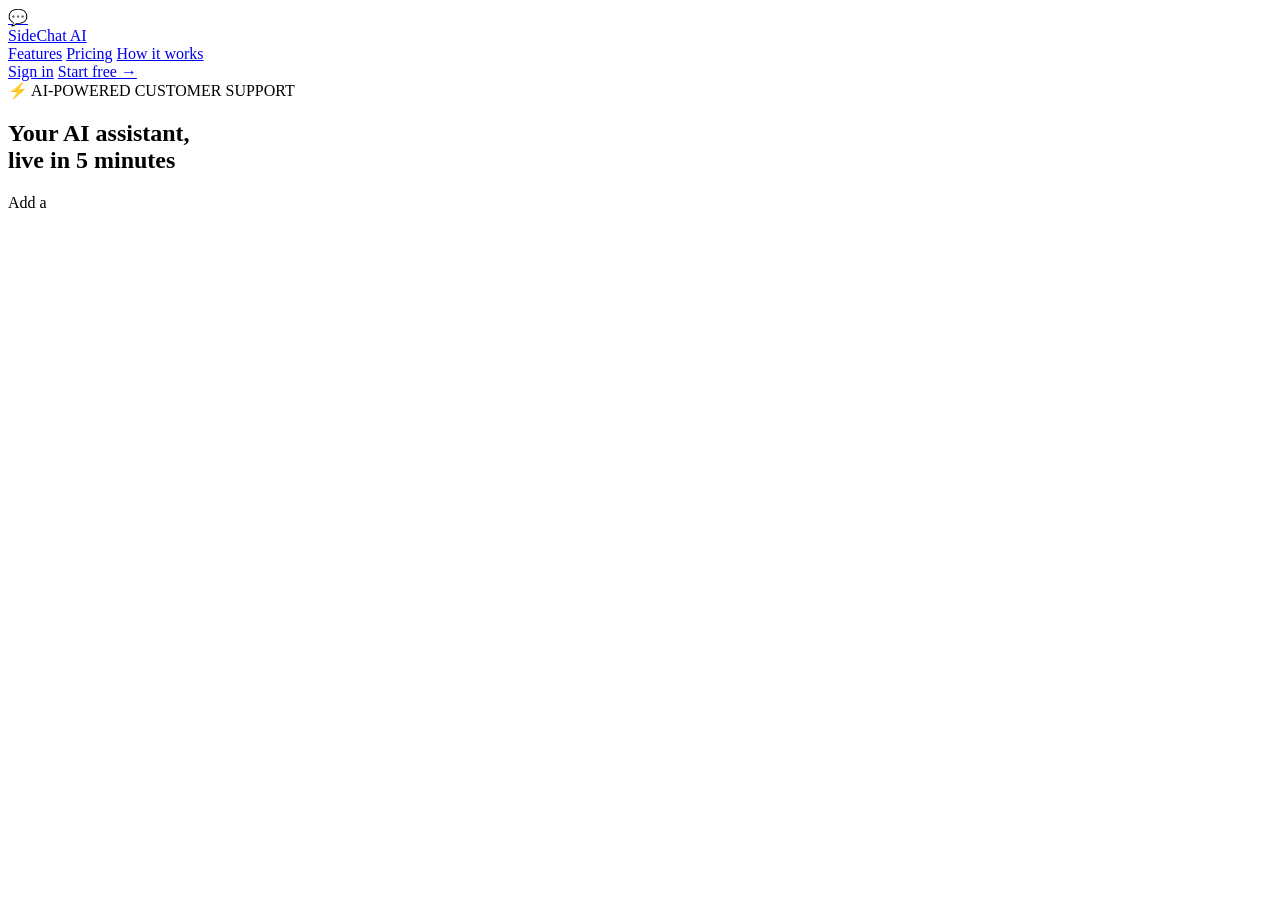
==== index.html @ 4e3e7d59 "Add files via upload" ====
<!DOCTYPE html>
<html lang="en">
  <head>
    <meta charset="UTF-8" />
    <meta name="viewport" content="width=device-width, initial-scale=1.0" />
    <title>SideChat AI — AI Customer Assistant for Every Website</title>
    <link rel="stylesheet" href="css/style.css" />
  </head>
  <body>
    <!-- NAVBAR -->
    <nav class="navbar">
      <a class="logo" href="index.html">
        <div class="logo-icon">💬</div>
        SideChat AI
      </a>
      <div class="nav-links">
        <a class="nav-link" href="#features">Features</a>
        <a class="nav-link" href="#pricing">Pricing</a>
        <a class="nav-link" href="#how">How it works</a>
      </div>
      <div class="nav-actions">
        <a class="btn btn-secondary" href="login.html">Sign in</a>
        <a class="btn btn-primary" href="register.html">Start free →</a>
      </div>
    </nav>

    <!-- HERO -->
    <section class="hero">
      <div class="badge">⚡ AI-POWERED CUSTOMER SUPPORT</div>
      <h1>Your AI assistant,<br /><span>live in 5 minutes</span></h1>
      <p>Add a</p>
    </section>
  </body>
</html>
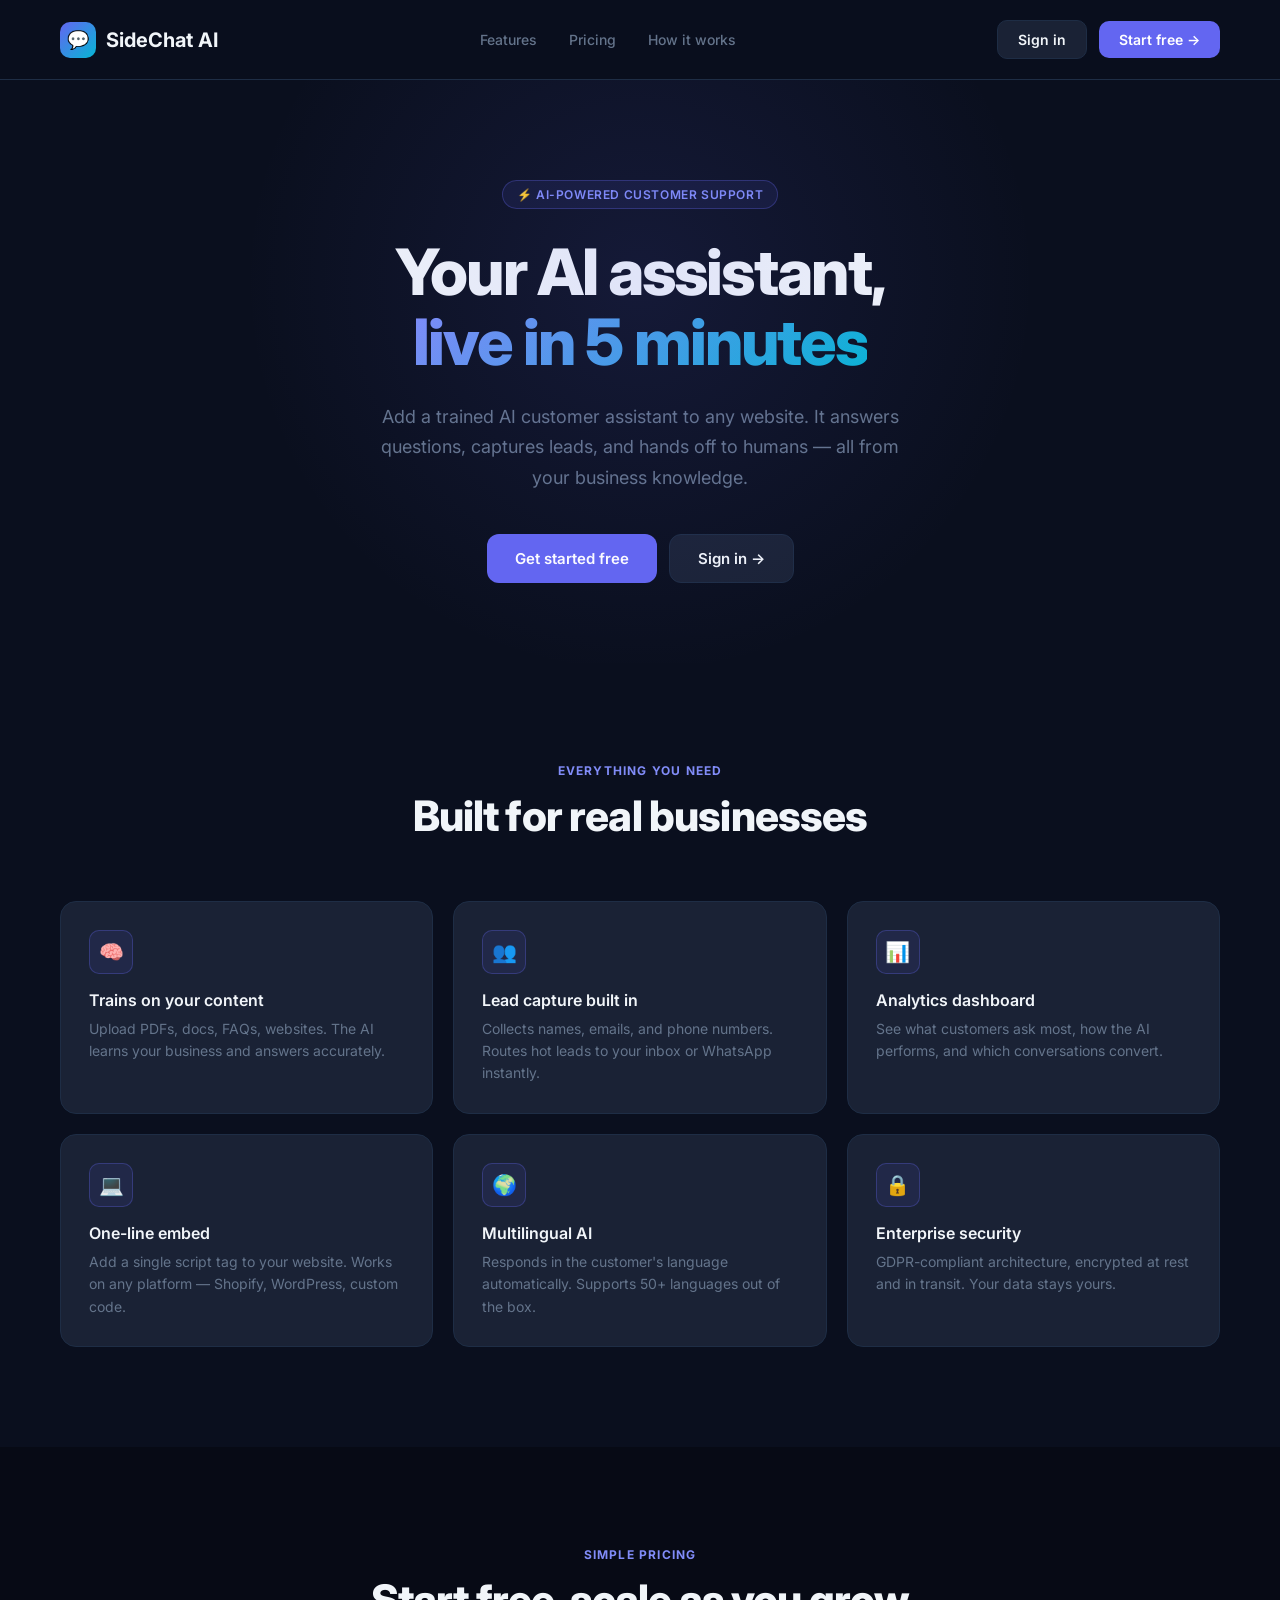
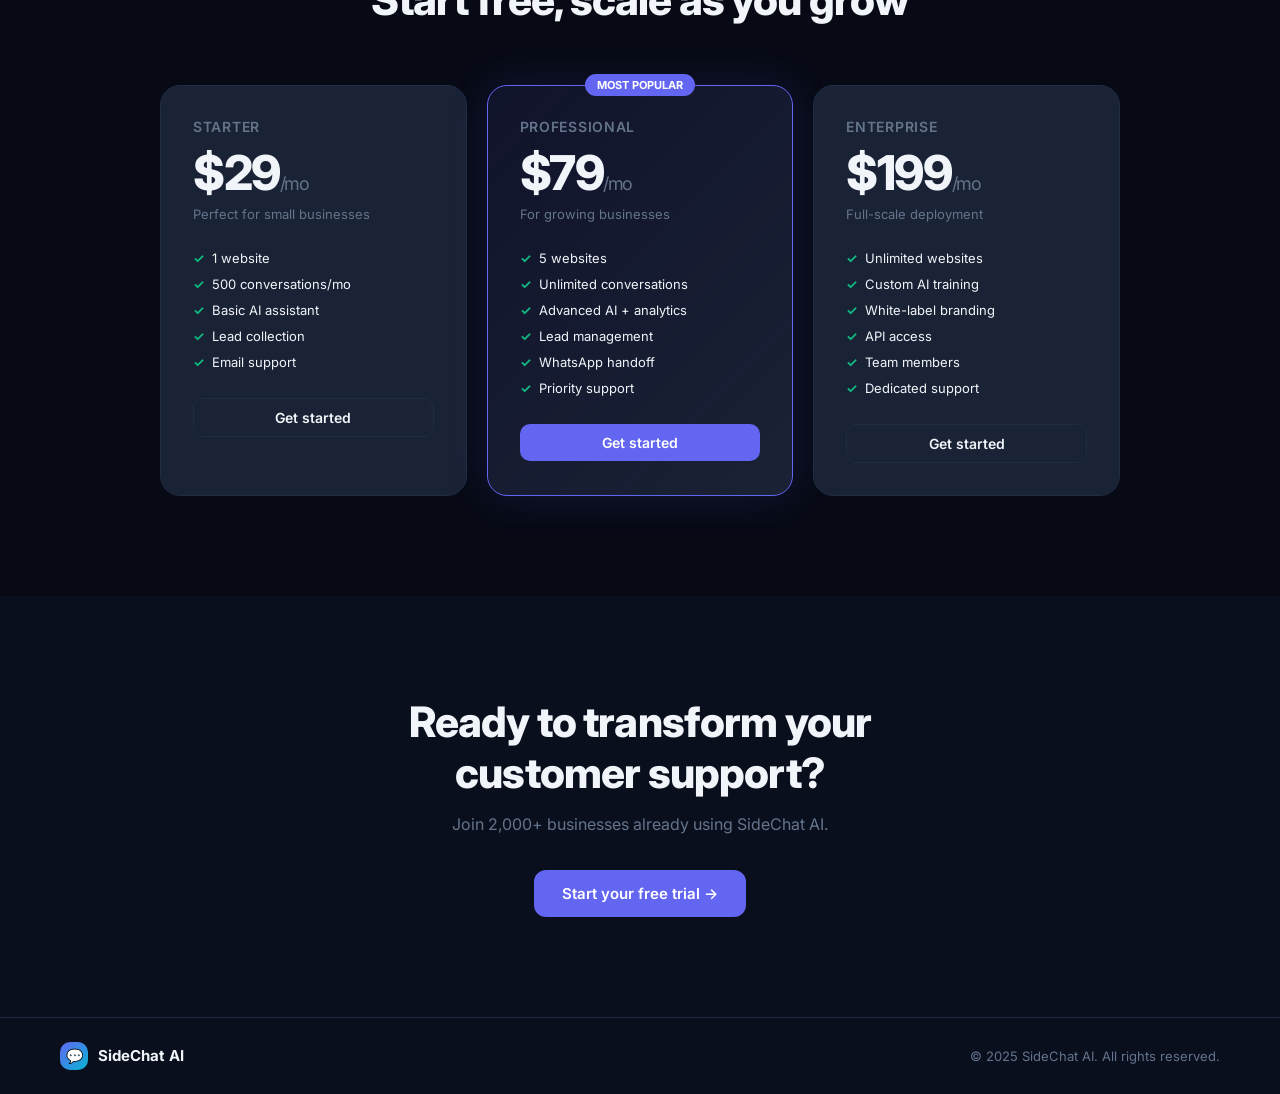
==== commit 142667f9: "Revamp index.html with styles and layout improvements Added styles and improved layout for navbar, h" ====
--- a/index.html
+++ b/index.html
@@ -1,34 +1,173 @@
 <!DOCTYPE html>
 <html lang="en">
-  <head>
-    <meta charset="UTF-8" />
-    <meta name="viewport" content="width=device-width, initial-scale=1.0" />
-    <title>SideChat AI — AI Customer Assistant for Every Website</title>
-    <link rel="stylesheet" href="css/style.css" />
-  </head>
-  <body>
-    <!-- NAVBAR -->
-    <nav class="navbar">
-      <a class="logo" href="index.html">
-        <div class="logo-icon">💬</div>
-        SideChat AI
-      </a>
-      <div class="nav-links">
-        <a class="nav-link" href="#features">Features</a>
-        <a class="nav-link" href="#pricing">Pricing</a>
-        <a class="nav-link" href="#how">How it works</a>
+<head>
+  <meta charset="UTF-8" />
+  <meta name="viewport" content="width=device-width, initial-scale=1.0"/>
+  <title>SideChat AI — AI Customer Assistant for Every Website</title>
+  <link href="https://fonts.googleapis.com/css2?family=Inter:wght@400;500;600;700;800&display=swap" rel="stylesheet">
+  <style>
+    * { margin: 0; padding: 0; box-sizing: border-box; }
+    body { font-family: 'Inter', sans-serif; background: #0A0F1E; color: #F1F5F9; min-height: 100vh; }
+    .navbar { display: flex; align-items: center; justify-content: space-between; padding: 20px 60px; border-bottom: 1px solid #1E2D45; position: sticky; top: 0; z-index: 100; background: rgba(10,15,30,0.85); backdrop-filter: blur(20px); }
+    .logo { display: flex; align-items: center; gap: 10px; font-size: 20px; font-weight: 700; text-decoration: none; color: #F1F5F9; }
+    .logo-icon { width: 36px; height: 36px; background: linear-gradient(135deg, #6366F1, #06B6D4); border-radius: 10px; display: flex; align-items: center; justify-content: center; font-size: 18px; }
+    .nav-links { display: flex; gap: 32px; }
+    .nav-link { color: #64748B; text-decoration: none; font-size: 14px; font-weight: 500; transition: color 0.2s; }
+    .nav-link:hover { color: #F1F5F9; }
+    .nav-actions { display: flex; gap: 12px; align-items: center; }
+    .btn { display: inline-flex; align-items: center; gap: 8px; padding: 10px 20px; border-radius: 10px; font-size: 14px; font-weight: 600; cursor: pointer; transition: all 0.2s; border: none; text-decoration: none; font-family: inherit; }
+    .btn-primary { background: #6366F1; color: white; }
+    .btn-primary:hover { background: #5254cc; transform: translateY(-1px); }
+    .btn-secondary { background: #1A2235; color: #F1F5F9; border: 1px solid #1E2D45; }
+    .btn-secondary:hover { border-color: #6366F1; color: #818CF8; }
+    .btn-lg { padding: 14px 28px; font-size: 15px; border-radius: 12px; }
+    .hero { padding: 100px 60px 80px; text-align: center; position: relative; overflow: hidden; }
+    .hero::before { content: ''; position: absolute; top: -200px; left: 50%; transform: translateX(-50%); width: 800px; height: 800px; background: radial-gradient(circle, rgba(99,102,241,0.12) 0%, transparent 70%); pointer-events: none; }
+    .badge { display: inline-flex; align-items: center; gap: 6px; background: rgba(99,102,241,0.1); border: 1px solid rgba(99,102,241,0.3); color: #818CF8; padding: 6px 14px; border-radius: 100px; font-size: 12px; font-weight: 600; letter-spacing: 0.05em; margin-bottom: 28px; }
+    .hero h1 { font-size: 64px; font-weight: 800; line-height: 1.1; letter-spacing: -0.03em; max-width: 800px; margin: 0 auto 24px; }
+    .hero h1 span { background: linear-gradient(135deg, #818CF8, #06B6D4); -webkit-background-clip: text; -webkit-text-fill-color: transparent; background-clip: text; }
+    .hero p { font-size: 18px; color: #64748B; max-width: 560px; margin: 0 auto 40px; line-height: 1.7; }
+    .hero-actions { display: flex; gap: 12px; justify-content: center; }
+    .features { padding: 100px 60px; }
+    .section-label { font-size: 12px; font-weight: 700; letter-spacing: 0.1em; color: #818CF8; text-transform: uppercase; margin-bottom: 12px; text-align: center; }
+    .section-title { font-size: 42px; font-weight: 800; letter-spacing: -0.02em; margin-bottom: 16px; text-align: center; }
+    .features-grid { display: grid; grid-template-columns: repeat(3, 1fr); gap: 20px; margin-top: 60px; }
+    .feature-card { background: #1A2235; border: 1px solid #1E2D45; border-radius: 16px; padding: 28px; transition: all 0.3s; }
+    .feature-card:hover { border-color: rgba(99,102,241,0.4); transform: translateY(-2px); }
+    .feature-icon { width: 44px; height: 44px; background: rgba(99,102,241,0.1); border: 1px solid rgba(99,102,241,0.3); border-radius: 10px; display: flex; align-items: center; justify-content: center; margin-bottom: 16px; font-size: 20px; }
+    .feature-card h3 { font-size: 16px; font-weight: 600; margin-bottom: 8px; }
+    .feature-card p { font-size: 14px; color: #64748B; line-height: 1.6; }
+    .pricing { padding: 100px 60px; background: rgba(0,0,0,0.3); }
+    .pricing-grid { display: grid; grid-template-columns: repeat(3, 1fr); gap: 20px; margin-top: 60px; max-width: 960px; margin-left: auto; margin-right: auto; }
+    .pricing-card { background: #1A2235; border: 1px solid #1E2D45; border-radius: 20px; padding: 32px; position: relative; }
+    .pricing-card.featured { border-color: #6366F1; background: linear-gradient(135deg, rgba(99,102,241,0.1), #1A2235); box-shadow: 0 0 40px rgba(99,102,241,0.15); }
+    .pricing-badge { position: absolute; top: -12px; left: 50%; transform: translateX(-50%); background: #6366F1; color: white; font-size: 11px; font-weight: 700; padding: 4px 12px; border-radius: 100px; white-space: nowrap; }
+    .plan-name { font-size: 14px; font-weight: 600; color: #64748B; margin-bottom: 8px; text-transform: uppercase; letter-spacing: 0.05em; }
+    .plan-price { font-size: 48px; font-weight: 800; letter-spacing: -0.03em; margin-bottom: 4px; }
+    .plan-price span { font-size: 18px; font-weight: 400; color: #64748B; }
+    .plan-desc { font-size: 13px; color: #64748B; margin-bottom: 28px; }
+    .plan-features { list-style: none; display: flex; flex-direction: column; gap: 10px; margin-bottom: 28px; }
+    .plan-features li { display: flex; align-items: center; gap: 8px; font-size: 13px; }
+    .plan-features li::before { content: '✓'; color: #10B981; font-weight: 700; }
+    .cta { padding: 100px 60px; text-align: center; }
+    footer { padding: 24px 60px; border-top: 1px solid #1E2D45; display: flex; justify-content: space-between; align-items: center; color: #64748B; font-size: 13px; }
+    @media (max-width: 768px) {
+      .navbar { padding: 16px 20px; }
+      .nav-links { display: none; }
+      .hero { padding: 60px 20px 50px; }
+      .hero h1 { font-size: 36px; }
+      .features { padding: 60px 20px; }
+      .features-grid { grid-template-columns: 1fr; }
+      .pricing { padding: 60px 20px; }
+      .pricing-grid { grid-template-columns: 1fr; }
+      .cta { padding: 60px 20px; }
+      footer { padding: 20px; flex-direction: column; gap: 8px; text-align: center; }
+    }
+  </style>
+</head>
+<body>
+
+  <nav class="navbar">
+    <a class="logo" href="index.html">
+      <div class="logo-icon">💬</div>
+      SideChat AI
+    </a>
+    <div class="nav-links">
+      <a class="nav-link" href="#features">Features</a>
+      <a class="nav-link" href="#pricing">Pricing</a>
+      <a class="nav-link" href="#how">How it works</a>
+    </div>
+    <div class="nav-actions">
+      <a class="btn btn-secondary" href="login.html">Sign in</a>
+      <a class="btn btn-primary" href="register.html">Start free →</a>
+    </div>
+  </nav>
+
+  <section class="hero">
+    <div class="badge">⚡ AI-POWERED CUSTOMER SUPPORT</div>
+    <h1>Your AI assistant,<br /><span>live in 5 minutes</span></h1>
+    <p>Add a trained AI customer assistant to any website. It answers questions, captures leads, and hands off to humans — all from your business knowledge.</p>
+    <div class="hero-actions">
+      <a class="btn btn-primary btn-lg" href="register.html">Get started free</a>
+      <a class="btn btn-secondary btn-lg" href="login.html">Sign in →</a>
+    </div>
+  </section>
+
+  <section class="features" id="features">
+    <div class="section-label">Everything you need</div>
+    <div class="section-title">Built for real businesses</div>
+    <div class="features-grid">
+      <div class="feature-card"><div class="feature-icon">🧠</div><h3>Trains on your content</h3><p>Upload PDFs, docs, FAQs, websites. The AI learns your business and answers accurately.</p></div>
+      <div class="feature-card"><div class="feature-icon">👥</div><h3>Lead capture built in</h3><p>Collects names, emails, and phone numbers. Routes hot leads to your inbox or WhatsApp instantly.</p></div>
+      <div class="feature-card"><div class="feature-icon">📊</div><h3>Analytics dashboard</h3><p>See what customers ask most, how the AI performs, and which conversations convert.</p></div>
+      <div class="feature-card"><div class="feature-icon">💻</div><h3>One-line embed</h3><p>Add a single script tag to your website. Works on any platform — Shopify, WordPress, custom code.</p></div>
+      <div class="feature-card"><div class="feature-icon">🌍</div><h3>Multilingual AI</h3><p>Responds in the customer's language automatically. Supports 50+ languages out of the box.</p></div>
+      <div class="feature-card"><div class="feature-icon">🔒</div><h3>Enterprise security</h3><p>GDPR-compliant architecture, encrypted at rest and in transit. Your data stays yours.</p></div>
+    </div>
+  </section>
+
+  <section class="pricing" id="pricing">
+    <div class="section-label">Simple pricing</div>
+    <div class="section-title">Start free, scale as you grow</div>
+    <div class="pricing-grid">
+      <div class="pricing-card">
+        <div class="plan-name">Starter</div>
+        <div class="plan-price">$29<span>/mo</span></div>
+        <div class="plan-desc">Perfect for small businesses</div>
+        <ul class="plan-features">
+          <li>1 website</li>
+          <li>500 conversations/mo</li>
+          <li>Basic AI assistant</li>
+          <li>Lead collection</li>
+          <li>Email support</li>
+        </ul>
+        <a class="btn btn-secondary" href="register.html" style="width:100%;justify-content:center;">Get started</a>
       </div>
-      <div class="nav-actions">
-        <a class="btn btn-secondary" href="login.html">Sign in</a>
-        <a class="btn btn-primary" href="register.html">Start free →</a>
+      <div class="pricing-card featured">
+        <div class="pricing-badge">MOST POPULAR</div>
+        <div class="plan-name">Professional</div>
+        <div class="plan-price">$79<span>/mo</span></div>
+        <div class="plan-desc">For growing businesses</div>
+        <ul class="plan-features">
+          <li>5 websites</li>
+          <li>Unlimited conversations</li>
+          <li>Advanced AI + analytics</li>
+          <li>Lead management</li>
+          <li>WhatsApp handoff</li>
+          <li>Priority support</li>
+        </ul>
+        <a class="btn btn-primary" href="register.html" style="width:100%;justify-content:center;">Get started</a>
       </div>
-    </nav>
+      <div class="pricing-card">
+        <div class="plan-name">Enterprise</div>
+        <div class="plan-price">$199<span>/mo</span></div>
+        <div class="plan-desc">Full-scale deployment</div>
+        <ul class="plan-features">
+          <li>Unlimited websites</li>
+          <li>Custom AI training</li>
+          <li>White-label branding</li>
+          <li>API access</li>
+          <li>Team members</li>
+          <li>Dedicated support</li>
+        </ul>
+        <a class="btn btn-secondary" href="register.html" style="width:100%;justify-content:center;">Get started</a>
+      </div>
+    </div>
+  </section>
 
-    <!-- HERO -->
-    <section class="hero">
-      <div class="badge">⚡ AI-POWERED CUSTOMER SUPPORT</div>
-      <h1>Your AI assistant,<br /><span>live in 5 minutes</span></h1>
-      <p>Add a</p>
-    </section>
-  </body>
+  <section class="cta">
+    <h2 style="font-size:42px;font-weight:800;letter-spacing:-0.02em;margin-bottom:16px;">Ready to transform your<br/>customer support?</h2>
+    <p style="color:#64748B;font-size:16px;margin-bottom:36px;">Join 2,000+ businesses already using SideChat AI.</p>
+    <a class="btn btn-primary btn-lg" href="register.html">Start your free trial →</a>
+  </section>
+
+  <footer>
+    <div class="logo" style="font-size:15px;">
+      <div class="logo-icon" style="width:28px;height:28px;font-size:14px;">💬</div>
+      SideChat AI
+    </div>
+    <div>© 2025 SideChat AI. All rights reserved.</div>
+  </footer>
+
+</body>
 </html>
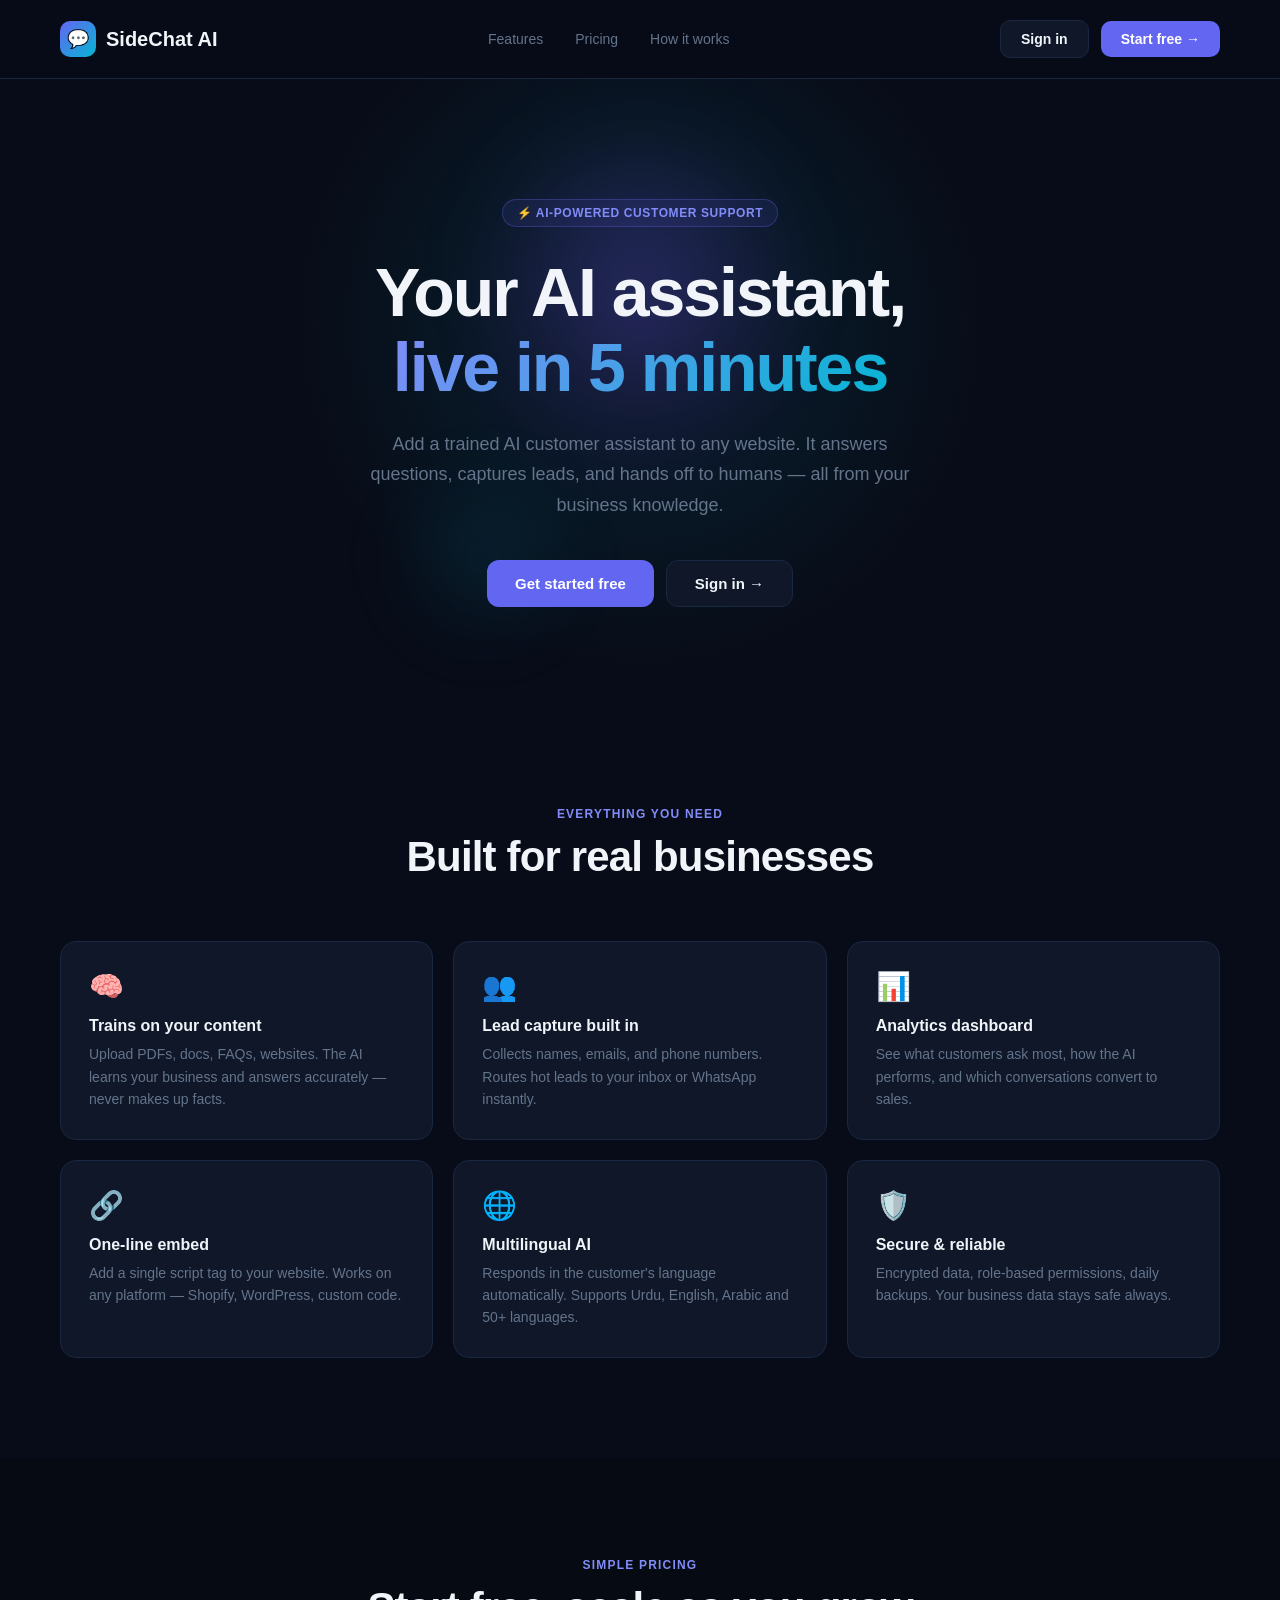
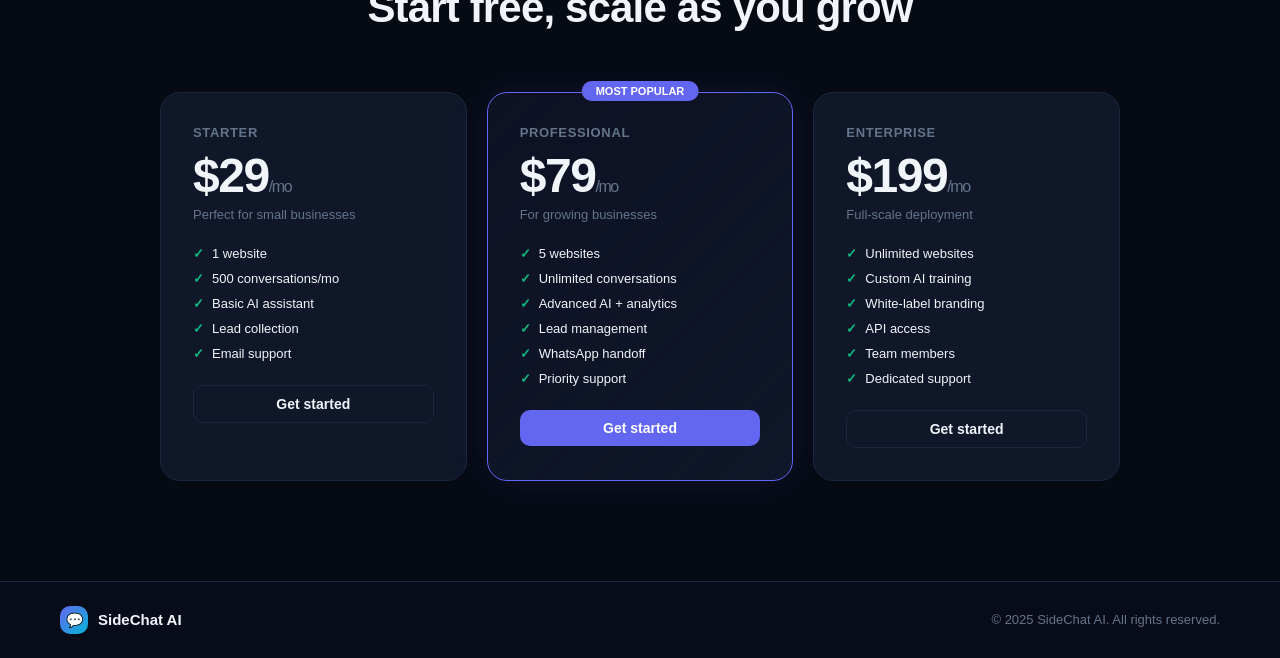
==== commit 757d252d: "Refactor index.html for improved layout and styles Updated the HTML structure and styles for the Sid" ====
--- a/index.html
+++ b/index.html
@@ -4,69 +4,87 @@
   <meta charset="UTF-8" />
   <meta name="viewport" content="width=device-width, initial-scale=1.0"/>
   <title>SideChat AI — AI Customer Assistant for Every Website</title>
-  <link href="https://fonts.googleapis.com/css2?family=Inter:wght@400;500;600;700;800&display=swap" rel="stylesheet">
+  <link rel="stylesheet" href="css/style.css" />
   <style>
     * { margin: 0; padding: 0; box-sizing: border-box; }
-    body { font-family: 'Inter', sans-serif; background: #0A0F1E; color: #F1F5F9; min-height: 100vh; }
-    .navbar { display: flex; align-items: center; justify-content: space-between; padding: 20px 60px; border-bottom: 1px solid #1E2D45; position: sticky; top: 0; z-index: 100; background: rgba(10,15,30,0.85); backdrop-filter: blur(20px); }
+    body { background: #080C18; color: #F1F5F9; font-family: sans-serif; }
+
+    /* NAVBAR */
+    .navbar { display: flex; align-items: center; justify-content: space-between; padding: 20px 60px; border-bottom: 1px solid #1a2740; position: sticky; top: 0; z-index: 100; background: rgba(8,12,24,0.85); backdrop-filter: blur(20px); }
     .logo { display: flex; align-items: center; gap: 10px; font-size: 20px; font-weight: 700; text-decoration: none; color: #F1F5F9; }
     .logo-icon { width: 36px; height: 36px; background: linear-gradient(135deg, #6366F1, #06B6D4); border-radius: 10px; display: flex; align-items: center; justify-content: center; font-size: 18px; }
     .nav-links { display: flex; gap: 32px; }
     .nav-link { color: #64748B; text-decoration: none; font-size: 14px; font-weight: 500; transition: color 0.2s; }
     .nav-link:hover { color: #F1F5F9; }
     .nav-actions { display: flex; gap: 12px; align-items: center; }
-    .btn { display: inline-flex; align-items: center; gap: 8px; padding: 10px 20px; border-radius: 10px; font-size: 14px; font-weight: 600; cursor: pointer; transition: all 0.2s; border: none; text-decoration: none; font-family: inherit; }
+    .btn { display: inline-flex; align-items: center; gap: 8px; padding: 10px 20px; border-radius: 10px; font-size: 14px; font-weight: 600; cursor: pointer; transition: all 0.2s; border: none; text-decoration: none; font-family: sans-serif; }
     .btn-primary { background: #6366F1; color: white; }
-    .btn-primary:hover { background: #5254cc; transform: translateY(-1px); }
-    .btn-secondary { background: #1A2235; color: #F1F5F9; border: 1px solid #1E2D45; }
+    .btn-primary:hover { background: #5254cc; transform: translateY(-1px); box-shadow: 0 8px 24px rgba(99,102,241,0.35); }
+    .btn-secondary { background: #0F1729; color: #F1F5F9; border: 1px solid #1a2740; }
     .btn-secondary:hover { border-color: #6366F1; color: #818CF8; }
     .btn-lg { padding: 14px 28px; font-size: 15px; border-radius: 12px; }
-    .hero { padding: 100px 60px 80px; text-align: center; position: relative; overflow: hidden; }
-    .hero::before { content: ''; position: absolute; top: -200px; left: 50%; transform: translateX(-50%); width: 800px; height: 800px; background: radial-gradient(circle, rgba(99,102,241,0.12) 0%, transparent 70%); pointer-events: none; }
+
+    /* HERO */
+    .hero { padding: 120px 60px 100px; text-align: center; position: relative; overflow: hidden; }
+    .glow-1 { position: absolute; top: 50%; left: 50%; transform: translate(-50%, -60%); width: 700px; height: 700px; background: radial-gradient(circle, rgba(99,102,241,0.18) 0%, rgba(6,182,212,0.06) 40%, transparent 70%); pointer-events: none; z-index: 0; animation: pulse1 4s ease-in-out infinite; }
+    .glow-2 { position: absolute; top: 30%; left: 50%; transform: translate(-50%, -50%); width: 350px; height: 350px; background: radial-gradient(circle, rgba(99,102,241,0.25) 0%, transparent 60%); pointer-events: none; z-index: 0; filter: blur(50px); animation: pulse2 3s ease-in-out infinite; }
+    .glow-3 { position: absolute; top: 60%; left: 30%; width: 200px; height: 200px; background: radial-gradient(circle, rgba(6,182,212,0.15) 0%, transparent 60%); pointer-events: none; z-index: 0; filter: blur(40px); animation: pulse3 5s ease-in-out infinite; }
+    @keyframes pulse1 { 0%,100% { opacity:0.6; transform:translate(-50%,-60%) scale(1); } 50% { opacity:1; transform:translate(-50%,-60%) scale(1.08); } }
+    @keyframes pulse2 { 0%,100% { opacity:0.4; transform:translate(-50%,-50%) scale(1); } 50% { opacity:0.9; transform:translate(-50%,-50%) scale(1.15); } }
+    @keyframes pulse3 { 0%,100% { opacity:0.3; } 50% { opacity:0.7; } }
+    .hero-content { position: relative; z-index: 1; }
     .badge { display: inline-flex; align-items: center; gap: 6px; background: rgba(99,102,241,0.1); border: 1px solid rgba(99,102,241,0.3); color: #818CF8; padding: 6px 14px; border-radius: 100px; font-size: 12px; font-weight: 600; letter-spacing: 0.05em; margin-bottom: 28px; }
-    .hero h1 { font-size: 64px; font-weight: 800; line-height: 1.1; letter-spacing: -0.03em; max-width: 800px; margin: 0 auto 24px; }
+    .hero h1 { font-size: 68px; font-weight: 800; line-height: 1.1; letter-spacing: -0.03em; max-width: 820px; margin: 0 auto 24px; }
     .hero h1 span { background: linear-gradient(135deg, #818CF8, #06B6D4); -webkit-background-clip: text; -webkit-text-fill-color: transparent; background-clip: text; }
     .hero p { font-size: 18px; color: #64748B; max-width: 560px; margin: 0 auto 40px; line-height: 1.7; }
     .hero-actions { display: flex; gap: 12px; justify-content: center; }
-    .features { padding: 100px 60px; }
+
+    /* FEATURES */
+    .section { padding: 100px 60px; }
     .section-label { font-size: 12px; font-weight: 700; letter-spacing: 0.1em; color: #818CF8; text-transform: uppercase; margin-bottom: 12px; text-align: center; }
     .section-title { font-size: 42px; font-weight: 800; letter-spacing: -0.02em; margin-bottom: 16px; text-align: center; }
     .features-grid { display: grid; grid-template-columns: repeat(3, 1fr); gap: 20px; margin-top: 60px; }
-    .feature-card { background: #1A2235; border: 1px solid #1E2D45; border-radius: 16px; padding: 28px; transition: all 0.3s; }
-    .feature-card:hover { border-color: rgba(99,102,241,0.4); transform: translateY(-2px); }
-    .feature-icon { width: 44px; height: 44px; background: rgba(99,102,241,0.1); border: 1px solid rgba(99,102,241,0.3); border-radius: 10px; display: flex; align-items: center; justify-content: center; margin-bottom: 16px; font-size: 20px; }
+    .feature-card { background: #0F1729; border: 1px solid #1a2740; border-radius: 16px; padding: 28px; transition: all 0.3s; }
+    .feature-card:hover { border-color: rgba(99,102,241,0.4); transform: translateY(-2px); box-shadow: 0 12px 40px rgba(0,0,0,0.3); }
+    .feature-icon { font-size: 28px; margin-bottom: 14px; }
     .feature-card h3 { font-size: 16px; font-weight: 600; margin-bottom: 8px; }
     .feature-card p { font-size: 14px; color: #64748B; line-height: 1.6; }
-    .pricing { padding: 100px 60px; background: rgba(0,0,0,0.3); }
+
+    /* PRICING */
     .pricing-grid { display: grid; grid-template-columns: repeat(3, 1fr); gap: 20px; margin-top: 60px; max-width: 960px; margin-left: auto; margin-right: auto; }
-    .pricing-card { background: #1A2235; border: 1px solid #1E2D45; border-radius: 20px; padding: 32px; position: relative; }
-    .pricing-card.featured { border-color: #6366F1; background: linear-gradient(135deg, rgba(99,102,241,0.1), #1A2235); box-shadow: 0 0 40px rgba(99,102,241,0.15); }
-    .pricing-badge { position: absolute; top: -12px; left: 50%; transform: translateX(-50%); background: #6366F1; color: white; font-size: 11px; font-weight: 700; padding: 4px 12px; border-radius: 100px; white-space: nowrap; }
-    .plan-name { font-size: 14px; font-weight: 600; color: #64748B; margin-bottom: 8px; text-transform: uppercase; letter-spacing: 0.05em; }
+    .pricing-card { background: #0F1729; border: 1px solid #1a2740; border-radius: 20px; padding: 32px; position: relative; }
+    .pricing-card.featured { border-color: #6366F1; background: linear-gradient(135deg, rgba(99,102,241,0.08), #0F1729); box-shadow: 0 0 40px rgba(99,102,241,0.12); }
+    .popular-badge { position: absolute; top: -12px; left: 50%; transform: translateX(-50%); background: #6366F1; color: white; font-size: 11px; font-weight: 700; padding: 4px 14px; border-radius: 100px; white-space: nowrap; }
+    .plan-name { font-size: 13px; font-weight: 600; color: #64748B; margin-bottom: 8px; text-transform: uppercase; letter-spacing: 0.05em; }
     .plan-price { font-size: 48px; font-weight: 800; letter-spacing: -0.03em; margin-bottom: 4px; }
-    .plan-price span { font-size: 18px; font-weight: 400; color: #64748B; }
-    .plan-desc { font-size: 13px; color: #64748B; margin-bottom: 28px; }
-    .plan-features { list-style: none; display: flex; flex-direction: column; gap: 10px; margin-bottom: 28px; }
+    .plan-price span { font-size: 16px; font-weight: 400; color: #64748B; }
+    .plan-desc { font-size: 13px; color: #64748B; margin-bottom: 24px; }
+    .plan-features { list-style: none; display: flex; flex-direction: column; gap: 10px; margin-bottom: 24px; }
     .plan-features li { display: flex; align-items: center; gap: 8px; font-size: 13px; }
-    .plan-features li::before { content: '✓'; color: #10B981; font-weight: 700; }
-    .cta { padding: 100px 60px; text-align: center; }
-    footer { padding: 24px 60px; border-top: 1px solid #1E2D45; display: flex; justify-content: space-between; align-items: center; color: #64748B; font-size: 13px; }
+    .plan-features li::before { content: '✓'; color: #10B981; font-weight: 700; flex-shrink: 0; }
+
+    /* FOOTER */
+    .footer { padding: 24px 60px; border-top: 1px solid #1a2740; display: flex; justify-content: space-between; align-items: center; color: #64748B; font-size: 13px; }
+
+    /* RESPONSIVE */
     @media (max-width: 768px) {
       .navbar { padding: 16px 20px; }
       .nav-links { display: none; }
-      .hero { padding: 60px 20px 50px; }
+      .hero { padding: 80px 20px 60px; }
       .hero h1 { font-size: 36px; }
-      .features { padding: 60px 20px; }
+      .hero p { font-size: 15px; }
+      .hero-actions { flex-direction: column; align-items: center; }
+      .section { padding: 60px 20px; }
+      .section-title { font-size: 28px; }
       .features-grid { grid-template-columns: 1fr; }
-      .pricing { padding: 60px 20px; }
       .pricing-grid { grid-template-columns: 1fr; }
-      .cta { padding: 60px 20px; }
-      footer { padding: 20px; flex-direction: column; gap: 8px; text-align: center; }
+      .footer { flex-direction: column; gap: 10px; text-align: center; padding: 20px; }
     }
   </style>
 </head>
 <body>
 
+  <!-- NAVBAR -->
   <nav class="navbar">
     <a class="logo" href="index.html">
       <div class="logo-icon">💬</div>
@@ -83,30 +101,62 @@
     </div>
   </nav>
 
+  <!-- HERO -->
   <section class="hero">
-    <div class="badge">⚡ AI-POWERED CUSTOMER SUPPORT</div>
-    <h1>Your AI assistant,<br /><span>live in 5 minutes</span></h1>
-    <p>Add a trained AI customer assistant to any website. It answers questions, captures leads, and hands off to humans — all from your business knowledge.</p>
-    <div class="hero-actions">
-      <a class="btn btn-primary btn-lg" href="register.html">Get started free</a>
-      <a class="btn btn-secondary btn-lg" href="login.html">Sign in →</a>
+    <div class="glow-1"></div>
+    <div class="glow-2"></div>
+    <div class="glow-3"></div>
+    <div class="hero-content">
+      <div class="badge">⚡ AI-POWERED CUSTOMER SUPPORT</div>
+      <h1>Your AI assistant,<br /><span>live in 5 minutes</span></h1>
+      <p>Add a trained AI customer assistant to any website. It answers questions, captures leads, and hands off to humans — all from your business knowledge.</p>
+      <div class="hero-actions">
+        <a class="btn btn-primary btn-lg" href="register.html">Get started free</a>
+        <a class="btn btn-secondary btn-lg" href="login.html">Sign in →</a>
+      </div>
     </div>
   </section>
 
-  <section class="features" id="features">
+  <!-- FEATURES -->
+  <section class="section" id="features">
     <div class="section-label">Everything you need</div>
     <div class="section-title">Built for real businesses</div>
     <div class="features-grid">
-      <div class="feature-card"><div class="feature-icon">🧠</div><h3>Trains on your content</h3><p>Upload PDFs, docs, FAQs, websites. The AI learns your business and answers accurately.</p></div>
-      <div class="feature-card"><div class="feature-icon">👥</div><h3>Lead capture built in</h3><p>Collects names, emails, and phone numbers. Routes hot leads to your inbox or WhatsApp instantly.</p></div>
-      <div class="feature-card"><div class="feature-icon">📊</div><h3>Analytics dashboard</h3><p>See what customers ask most, how the AI performs, and which conversations convert.</p></div>
-      <div class="feature-card"><div class="feature-icon">💻</div><h3>One-line embed</h3><p>Add a single script tag to your website. Works on any platform — Shopify, WordPress, custom code.</p></div>
-      <div class="feature-card"><div class="feature-icon">🌍</div><h3>Multilingual AI</h3><p>Responds in the customer's language automatically. Supports 50+ languages out of the box.</p></div>
-      <div class="feature-card"><div class="feature-icon">🔒</div><h3>Enterprise security</h3><p>GDPR-compliant architecture, encrypted at rest and in transit. Your data stays yours.</p></div>
+      <div class="feature-card">
+        <div class="feature-icon">🧠</div>
+        <h3>Trains on your content</h3>
+        <p>Upload PDFs, docs, FAQs, websites. The AI learns your business and answers accurately — never makes up facts.</p>
+      </div>
+      <div class="feature-card">
+        <div class="feature-icon">👥</div>
+        <h3>Lead capture built in</h3>
+        <p>Collects names, emails, and phone numbers. Routes hot leads to your inbox or WhatsApp instantly.</p>
+      </div>
+      <div class="feature-card">
+        <div class="feature-icon">📊</div>
+        <h3>Analytics dashboard</h3>
+        <p>See what customers ask most, how the AI performs, and which conversations convert to sales.</p>
+      </div>
+      <div class="feature-card">
+        <div class="feature-icon">🔗</div>
+        <h3>One-line embed</h3>
+        <p>Add a single script tag to your website. Works on any platform — Shopify, WordPress, custom code.</p>
+      </div>
+      <div class="feature-card">
+        <div class="feature-icon">🌐</div>
+        <h3>Multilingual AI</h3>
+        <p>Responds in the customer's language automatically. Supports Urdu, English, Arabic and 50+ languages.</p>
+      </div>
+      <div class="feature-card">
+        <div class="feature-icon">🛡️</div>
+        <h3>Secure & reliable</h3>
+        <p>Encrypted data, role-based permissions, daily backups. Your business data stays safe always.</p>
+      </div>
     </div>
   </section>
 
-  <section class="pricing" id="pricing">
+  <!-- PRICING -->
+  <section class="section" id="pricing" style="background:rgba(0,0,0,0.2);">
     <div class="section-label">Simple pricing</div>
     <div class="section-title">Start free, scale as you grow</div>
     <div class="pricing-grid">
@@ -124,7 +174,7 @@
         <a class="btn btn-secondary" href="register.html" style="width:100%;justify-content:center;">Get started</a>
       </div>
       <div class="pricing-card featured">
-        <div class="pricing-badge">MOST POPULAR</div>
+        <div class="popular-badge">MOST POPULAR</div>
         <div class="plan-name">Professional</div>
         <div class="plan-price">$79<span>/mo</span></div>
         <div class="plan-desc">For growing businesses</div>
@@ -155,13 +205,8 @@
     </div>
   </section>
 
-  <section class="cta">
-    <h2 style="font-size:42px;font-weight:800;letter-spacing:-0.02em;margin-bottom:16px;">Ready to transform your<br/>customer support?</h2>
-    <p style="color:#64748B;font-size:16px;margin-bottom:36px;">Join 2,000+ businesses already using SideChat AI.</p>
-    <a class="btn btn-primary btn-lg" href="register.html">Start your free trial →</a>
-  </section>
-
-  <footer>
+  <!-- FOOTER -->
+  <footer class="footer">
     <div class="logo" style="font-size:15px;">
       <div class="logo-icon" style="width:28px;height:28px;font-size:14px;">💬</div>
       SideChat AI
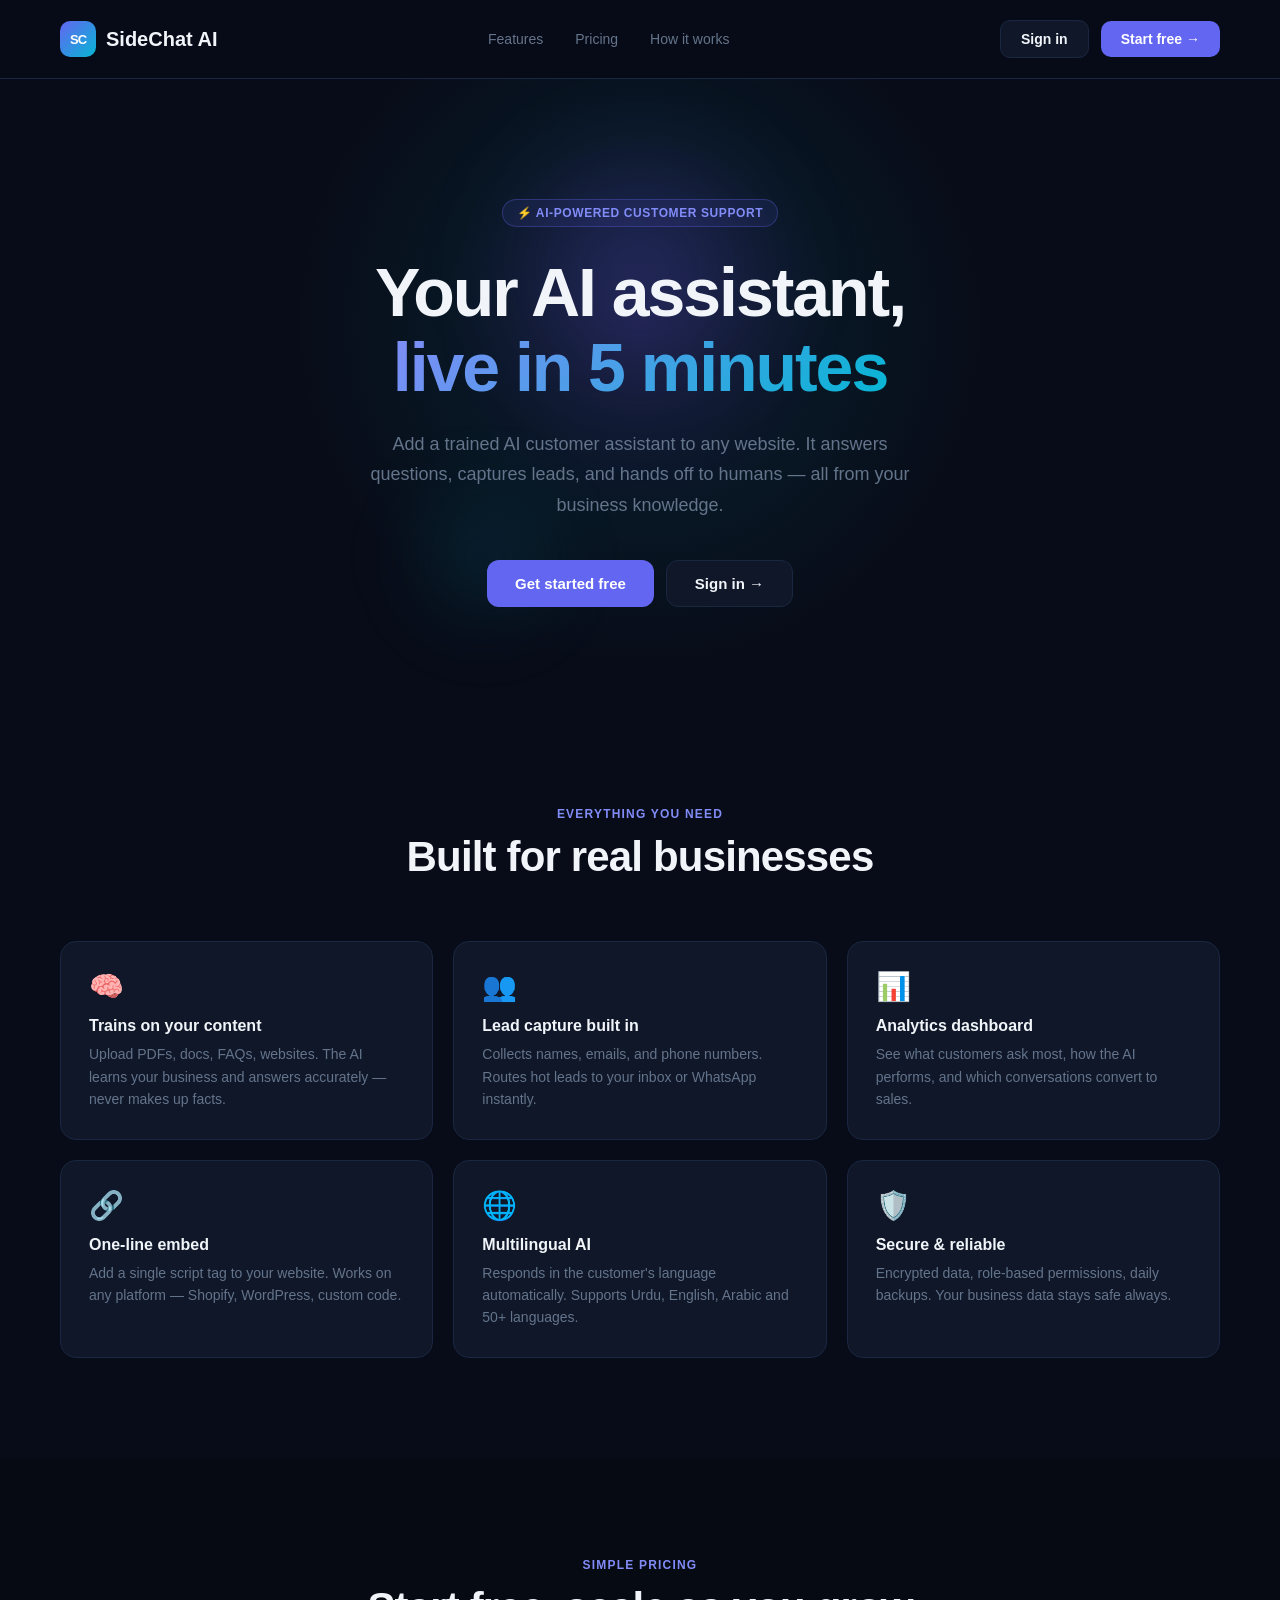
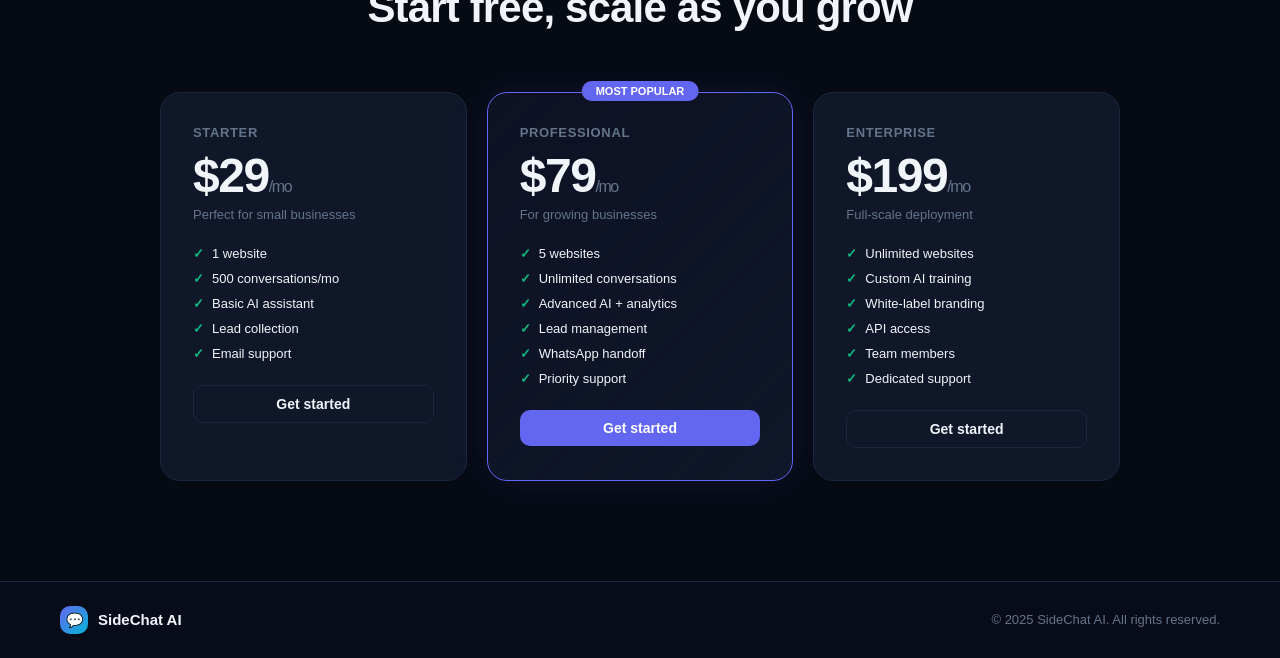
==== commit 5e5e22d3: "Add files via upload" ====
--- a/index.html
+++ b/index.html
@@ -1,218 +1,616 @@
 <!DOCTYPE html>
 <html lang="en">
-<head>
-  <meta charset="UTF-8" />
-  <meta name="viewport" content="width=device-width, initial-scale=1.0"/>
-  <title>SideChat AI — AI Customer Assistant for Every Website</title>
-  <link rel="stylesheet" href="css/style.css" />
-  <style>
-    * { margin: 0; padding: 0; box-sizing: border-box; }
-    body { background: #080C18; color: #F1F5F9; font-family: sans-serif; }
-
-    /* NAVBAR */
-    .navbar { display: flex; align-items: center; justify-content: space-between; padding: 20px 60px; border-bottom: 1px solid #1a2740; position: sticky; top: 0; z-index: 100; background: rgba(8,12,24,0.85); backdrop-filter: blur(20px); }
-    .logo { display: flex; align-items: center; gap: 10px; font-size: 20px; font-weight: 700; text-decoration: none; color: #F1F5F9; }
-    .logo-icon { width: 36px; height: 36px; background: linear-gradient(135deg, #6366F1, #06B6D4); border-radius: 10px; display: flex; align-items: center; justify-content: center; font-size: 18px; }
-    .nav-links { display: flex; gap: 32px; }
-    .nav-link { color: #64748B; text-decoration: none; font-size: 14px; font-weight: 500; transition: color 0.2s; }
-    .nav-link:hover { color: #F1F5F9; }
-    .nav-actions { display: flex; gap: 12px; align-items: center; }
-    .btn { display: inline-flex; align-items: center; gap: 8px; padding: 10px 20px; border-radius: 10px; font-size: 14px; font-weight: 600; cursor: pointer; transition: all 0.2s; border: none; text-decoration: none; font-family: sans-serif; }
-    .btn-primary { background: #6366F1; color: white; }
-    .btn-primary:hover { background: #5254cc; transform: translateY(-1px); box-shadow: 0 8px 24px rgba(99,102,241,0.35); }
-    .btn-secondary { background: #0F1729; color: #F1F5F9; border: 1px solid #1a2740; }
-    .btn-secondary:hover { border-color: #6366F1; color: #818CF8; }
-    .btn-lg { padding: 14px 28px; font-size: 15px; border-radius: 12px; }
-
-    /* HERO */
-    .hero { padding: 120px 60px 100px; text-align: center; position: relative; overflow: hidden; }
-    .glow-1 { position: absolute; top: 50%; left: 50%; transform: translate(-50%, -60%); width: 700px; height: 700px; background: radial-gradient(circle, rgba(99,102,241,0.18) 0%, rgba(6,182,212,0.06) 40%, transparent 70%); pointer-events: none; z-index: 0; animation: pulse1 4s ease-in-out infinite; }
-    .glow-2 { position: absolute; top: 30%; left: 50%; transform: translate(-50%, -50%); width: 350px; height: 350px; background: radial-gradient(circle, rgba(99,102,241,0.25) 0%, transparent 60%); pointer-events: none; z-index: 0; filter: blur(50px); animation: pulse2 3s ease-in-out infinite; }
-    .glow-3 { position: absolute; top: 60%; left: 30%; width: 200px; height: 200px; background: radial-gradient(circle, rgba(6,182,212,0.15) 0%, transparent 60%); pointer-events: none; z-index: 0; filter: blur(40px); animation: pulse3 5s ease-in-out infinite; }
-    @keyframes pulse1 { 0%,100% { opacity:0.6; transform:translate(-50%,-60%) scale(1); } 50% { opacity:1; transform:translate(-50%,-60%) scale(1.08); } }
-    @keyframes pulse2 { 0%,100% { opacity:0.4; transform:translate(-50%,-50%) scale(1); } 50% { opacity:0.9; transform:translate(-50%,-50%) scale(1.15); } }
-    @keyframes pulse3 { 0%,100% { opacity:0.3; } 50% { opacity:0.7; } }
-    .hero-content { position: relative; z-index: 1; }
-    .badge { display: inline-flex; align-items: center; gap: 6px; background: rgba(99,102,241,0.1); border: 1px solid rgba(99,102,241,0.3); color: #818CF8; padding: 6px 14px; border-radius: 100px; font-size: 12px; font-weight: 600; letter-spacing: 0.05em; margin-bottom: 28px; }
-    .hero h1 { font-size: 68px; font-weight: 800; line-height: 1.1; letter-spacing: -0.03em; max-width: 820px; margin: 0 auto 24px; }
-    .hero h1 span { background: linear-gradient(135deg, #818CF8, #06B6D4); -webkit-background-clip: text; -webkit-text-fill-color: transparent; background-clip: text; }
-    .hero p { font-size: 18px; color: #64748B; max-width: 560px; margin: 0 auto 40px; line-height: 1.7; }
-    .hero-actions { display: flex; gap: 12px; justify-content: center; }
-
-    /* FEATURES */
-    .section { padding: 100px 60px; }
-    .section-label { font-size: 12px; font-weight: 700; letter-spacing: 0.1em; color: #818CF8; text-transform: uppercase; margin-bottom: 12px; text-align: center; }
-    .section-title { font-size: 42px; font-weight: 800; letter-spacing: -0.02em; margin-bottom: 16px; text-align: center; }
-    .features-grid { display: grid; grid-template-columns: repeat(3, 1fr); gap: 20px; margin-top: 60px; }
-    .feature-card { background: #0F1729; border: 1px solid #1a2740; border-radius: 16px; padding: 28px; transition: all 0.3s; }
-    .feature-card:hover { border-color: rgba(99,102,241,0.4); transform: translateY(-2px); box-shadow: 0 12px 40px rgba(0,0,0,0.3); }
-    .feature-icon { font-size: 28px; margin-bottom: 14px; }
-    .feature-card h3 { font-size: 16px; font-weight: 600; margin-bottom: 8px; }
-    .feature-card p { font-size: 14px; color: #64748B; line-height: 1.6; }
-
-    /* PRICING */
-    .pricing-grid { display: grid; grid-template-columns: repeat(3, 1fr); gap: 20px; margin-top: 60px; max-width: 960px; margin-left: auto; margin-right: auto; }
-    .pricing-card { background: #0F1729; border: 1px solid #1a2740; border-radius: 20px; padding: 32px; position: relative; }
-    .pricing-card.featured { border-color: #6366F1; background: linear-gradient(135deg, rgba(99,102,241,0.08), #0F1729); box-shadow: 0 0 40px rgba(99,102,241,0.12); }
-    .popular-badge { position: absolute; top: -12px; left: 50%; transform: translateX(-50%); background: #6366F1; color: white; font-size: 11px; font-weight: 700; padding: 4px 14px; border-radius: 100px; white-space: nowrap; }
-    .plan-name { font-size: 13px; font-weight: 600; color: #64748B; margin-bottom: 8px; text-transform: uppercase; letter-spacing: 0.05em; }
-    .plan-price { font-size: 48px; font-weight: 800; letter-spacing: -0.03em; margin-bottom: 4px; }
-    .plan-price span { font-size: 16px; font-weight: 400; color: #64748B; }
-    .plan-desc { font-size: 13px; color: #64748B; margin-bottom: 24px; }
-    .plan-features { list-style: none; display: flex; flex-direction: column; gap: 10px; margin-bottom: 24px; }
-    .plan-features li { display: flex; align-items: center; gap: 8px; font-size: 13px; }
-    .plan-features li::before { content: '✓'; color: #10B981; font-weight: 700; flex-shrink: 0; }
-
-    /* FOOTER */
-    .footer { padding: 24px 60px; border-top: 1px solid #1a2740; display: flex; justify-content: space-between; align-items: center; color: #64748B; font-size: 13px; }
-
-    /* RESPONSIVE */
-    @media (max-width: 768px) {
-      .navbar { padding: 16px 20px; }
-      .nav-links { display: none; }
-      .hero { padding: 80px 20px 60px; }
-      .hero h1 { font-size: 36px; }
-      .hero p { font-size: 15px; }
-      .hero-actions { flex-direction: column; align-items: center; }
-      .section { padding: 60px 20px; }
-      .section-title { font-size: 28px; }
-      .features-grid { grid-template-columns: 1fr; }
-      .pricing-grid { grid-template-columns: 1fr; }
-      .footer { flex-direction: column; gap: 10px; text-align: center; padding: 20px; }
-    }
-  </style>
-</head>
-<body>
-
-  <!-- NAVBAR -->
-  <nav class="navbar">
-    <a class="logo" href="index.html">
-      <div class="logo-icon">💬</div>
-      SideChat AI
-    </a>
-    <div class="nav-links">
-      <a class="nav-link" href="#features">Features</a>
-      <a class="nav-link" href="#pricing">Pricing</a>
-      <a class="nav-link" href="#how">How it works</a>
-    </div>
-    <div class="nav-actions">
-      <a class="btn btn-secondary" href="login.html">Sign in</a>
-      <a class="btn btn-primary" href="register.html">Start free →</a>
-    </div>
-  </nav>
-
-  <!-- HERO -->
-  <section class="hero">
-    <div class="glow-1"></div>
-    <div class="glow-2"></div>
-    <div class="glow-3"></div>
-    <div class="hero-content">
-      <div class="badge">⚡ AI-POWERED CUSTOMER SUPPORT</div>
-      <h1>Your AI assistant,<br /><span>live in 5 minutes</span></h1>
-      <p>Add a trained AI customer assistant to any website. It answers questions, captures leads, and hands off to humans — all from your business knowledge.</p>
-      <div class="hero-actions">
-        <a class="btn btn-primary btn-lg" href="register.html">Get started free</a>
-        <a class="btn btn-secondary btn-lg" href="login.html">Sign in →</a>
+  <head>
+    <meta charset="UTF-8" />
+    <meta name="viewport" content="width=device-width, initial-scale=1.0" />
+    <title>SideChat AI — AI Customer Assistant for Every Website</title>
+    <link rel="stylesheet" href="css/style.css" />
+    <style>
+      * {
+        margin: 0;
+        padding: 0;
+        box-sizing: border-box;
+      }
+      body {
+        background: #080c18;
+        color: #f1f5f9;
+        font-family: sans-serif;
+      }
+
+      /* NAVBAR */
+      .navbar {
+        display: flex;
+        align-items: center;
+        justify-content: space-between;
+        padding: 20px 60px;
+        border-bottom: 1px solid #1a2740;
+        position: sticky;
+        top: 0;
+        z-index: 100;
+        background: rgba(8, 12, 24, 0.85);
+        backdrop-filter: blur(20px);
+      }
+      .logo {
+        display: flex;
+        align-items: center;
+        gap: 10px;
+        font-size: 20px;
+        font-weight: 700;
+        text-decoration: none;
+        color: #f1f5f9;
+      }
+      .logo-icon {
+        width: 36px;
+        height: 36px;
+        background: linear-gradient(135deg, #6366f1, #06b6d4);
+        border-radius: 10px;
+        display: flex;
+        align-items: center;
+        justify-content: center;
+        font-size: 18px;
+      }
+      .nav-links {
+        display: flex;
+        gap: 32px;
+      }
+      .nav-link {
+        color: #64748b;
+        text-decoration: none;
+        font-size: 14px;
+        font-weight: 500;
+        transition: color 0.2s;
+      }
+      .nav-link:hover {
+        color: #f1f5f9;
+      }
+      .nav-actions {
+        display: flex;
+        gap: 12px;
+        align-items: center;
+      }
+      .btn {
+        display: inline-flex;
+        align-items: center;
+        gap: 8px;
+        padding: 10px 20px;
+        border-radius: 10px;
+        font-size: 14px;
+        font-weight: 600;
+        cursor: pointer;
+        transition: all 0.2s;
+        border: none;
+        text-decoration: none;
+        font-family: sans-serif;
+      }
+      .btn-primary {
+        background: #6366f1;
+        color: white;
+      }
+      .btn-primary:hover {
+        background: #5254cc;
+        transform: translateY(-1px);
+        box-shadow: 0 8px 24px rgba(99, 102, 241, 0.35);
+      }
+      .btn-secondary {
+        background: #0f1729;
+        color: #f1f5f9;
+        border: 1px solid #1a2740;
+      }
+      .btn-secondary:hover {
+        border-color: #6366f1;
+        color: #818cf8;
+      }
+      .btn-lg {
+        padding: 14px 28px;
+        font-size: 15px;
+        border-radius: 12px;
+      }
+
+      /* HERO */
+      .hero {
+        padding: 120px 60px 100px;
+        text-align: center;
+        position: relative;
+        overflow: hidden;
+      }
+      .glow-1 {
+        position: absolute;
+        top: 50%;
+        left: 50%;
+        transform: translate(-50%, -60%);
+        width: 700px;
+        height: 700px;
+        background: radial-gradient(
+          circle,
+          rgba(99, 102, 241, 0.18) 0%,
+          rgba(6, 182, 212, 0.06) 40%,
+          transparent 70%
+        );
+        pointer-events: none;
+        z-index: 0;
+        animation: pulse1 4s ease-in-out infinite;
+      }
+      .glow-2 {
+        position: absolute;
+        top: 30%;
+        left: 50%;
+        transform: translate(-50%, -50%);
+        width: 350px;
+        height: 350px;
+        background: radial-gradient(
+          circle,
+          rgba(99, 102, 241, 0.25) 0%,
+          transparent 60%
+        );
+        pointer-events: none;
+        z-index: 0;
+        filter: blur(50px);
+        animation: pulse2 3s ease-in-out infinite;
+      }
+      .glow-3 {
+        position: absolute;
+        top: 60%;
+        left: 30%;
+        width: 200px;
+        height: 200px;
+        background: radial-gradient(
+          circle,
+          rgba(6, 182, 212, 0.15) 0%,
+          transparent 60%
+        );
+        pointer-events: none;
+        z-index: 0;
+        filter: blur(40px);
+        animation: pulse3 5s ease-in-out infinite;
+      }
+      @keyframes pulse1 {
+        0%,
+        100% {
+          opacity: 0.6;
+          transform: translate(-50%, -60%) scale(1);
+        }
+        50% {
+          opacity: 1;
+          transform: translate(-50%, -60%) scale(1.08);
+        }
+      }
+      @keyframes pulse2 {
+        0%,
+        100% {
+          opacity: 0.4;
+          transform: translate(-50%, -50%) scale(1);
+        }
+        50% {
+          opacity: 0.9;
+          transform: translate(-50%, -50%) scale(1.15);
+        }
+      }
+      @keyframes pulse3 {
+        0%,
+        100% {
+          opacity: 0.3;
+        }
+        50% {
+          opacity: 0.7;
+        }
+      }
+      .hero-content {
+        position: relative;
+        z-index: 1;
+      }
+      .badge {
+        display: inline-flex;
+        align-items: center;
+        gap: 6px;
+        background: rgba(99, 102, 241, 0.1);
+        border: 1px solid rgba(99, 102, 241, 0.3);
+        color: #818cf8;
+        padding: 6px 14px;
+        border-radius: 100px;
+        font-size: 12px;
+        font-weight: 600;
+        letter-spacing: 0.05em;
+        margin-bottom: 28px;
+      }
+      .hero h1 {
+        font-size: 68px;
+        font-weight: 800;
+        line-height: 1.1;
+        letter-spacing: -0.03em;
+        max-width: 820px;
+        margin: 0 auto 24px;
+      }
+      .hero h1 span {
+        background: linear-gradient(135deg, #818cf8, #06b6d4);
+        -webkit-background-clip: text;
+        -webkit-text-fill-color: transparent;
+        background-clip: text;
+      }
+      .hero p {
+        font-size: 18px;
+        color: #64748b;
+        max-width: 560px;
+        margin: 0 auto 40px;
+        line-height: 1.7;
+      }
+      .hero-actions {
+        display: flex;
+        gap: 12px;
+        justify-content: center;
+      }
+
+      /* FEATURES */
+      .section {
+        padding: 100px 60px;
+      }
+      .section-label {
+        font-size: 12px;
+        font-weight: 700;
+        letter-spacing: 0.1em;
+        color: #818cf8;
+        text-transform: uppercase;
+        margin-bottom: 12px;
+        text-align: center;
+      }
+      .section-title {
+        font-size: 42px;
+        font-weight: 800;
+        letter-spacing: -0.02em;
+        margin-bottom: 16px;
+        text-align: center;
+      }
+      .features-grid {
+        display: grid;
+        grid-template-columns: repeat(3, 1fr);
+        gap: 20px;
+        margin-top: 60px;
+      }
+      .feature-card {
+        background: #0f1729;
+        border: 1px solid #1a2740;
+        border-radius: 16px;
+        padding: 28px;
+        transition: all 0.3s;
+      }
+      .feature-card:hover {
+        border-color: rgba(99, 102, 241, 0.4);
+        transform: translateY(-2px);
+        box-shadow: 0 12px 40px rgba(0, 0, 0, 0.3);
+      }
+      .feature-icon {
+        font-size: 28px;
+        margin-bottom: 14px;
+      }
+      .feature-card h3 {
+        font-size: 16px;
+        font-weight: 600;
+        margin-bottom: 8px;
+      }
+      .feature-card p {
+        font-size: 14px;
+        color: #64748b;
+        line-height: 1.6;
+      }
+
+      /* PRICING */
+      .pricing-grid {
+        display: grid;
+        grid-template-columns: repeat(3, 1fr);
+        gap: 20px;
+        margin-top: 60px;
+        max-width: 960px;
+        margin-left: auto;
+        margin-right: auto;
+      }
+      .pricing-card {
+        background: #0f1729;
+        border: 1px solid #1a2740;
+        border-radius: 20px;
+        padding: 32px;
+        position: relative;
+      }
+      .pricing-card.featured {
+        border-color: #6366f1;
+        background: linear-gradient(135deg, rgba(99, 102, 241, 0.08), #0f1729);
+        box-shadow: 0 0 40px rgba(99, 102, 241, 0.12);
+      }
+      .popular-badge {
+        position: absolute;
+        top: -12px;
+        left: 50%;
+        transform: translateX(-50%);
+        background: #6366f1;
+        color: white;
+        font-size: 11px;
+        font-weight: 700;
+        padding: 4px 14px;
+        border-radius: 100px;
+        white-space: nowrap;
+      }
+      .plan-name {
+        font-size: 13px;
+        font-weight: 600;
+        color: #64748b;
+        margin-bottom: 8px;
+        text-transform: uppercase;
+        letter-spacing: 0.05em;
+      }
+      .plan-price {
+        font-size: 48px;
+        font-weight: 800;
+        letter-spacing: -0.03em;
+        margin-bottom: 4px;
+      }
+      .plan-price span {
+        font-size: 16px;
+        font-weight: 400;
+        color: #64748b;
+      }
+      .plan-desc {
+        font-size: 13px;
+        color: #64748b;
+        margin-bottom: 24px;
+      }
+      .plan-features {
+        list-style: none;
+        display: flex;
+        flex-direction: column;
+        gap: 10px;
+        margin-bottom: 24px;
+      }
+      .plan-features li {
+        display: flex;
+        align-items: center;
+        gap: 8px;
+        font-size: 13px;
+      }
+      .plan-features li::before {
+        content: "✓";
+        color: #10b981;
+        font-weight: 700;
+        flex-shrink: 0;
+      }
+
+      /* FOOTER */
+      .footer {
+        padding: 24px 60px;
+        border-top: 1px solid #1a2740;
+        display: flex;
+        justify-content: space-between;
+        align-items: center;
+        color: #64748b;
+        font-size: 13px;
+      }
+
+      /* RESPONSIVE */
+      @media (max-width: 768px) {
+        .navbar {
+          padding: 16px 20px;
+        }
+        .nav-links {
+          display: none;
+        }
+        .hero {
+          padding: 80px 20px 60px;
+        }
+        .hero h1 {
+          font-size: 36px;
+        }
+        .hero p {
+          font-size: 15px;
+        }
+        .hero-actions {
+          flex-direction: column;
+          align-items: center;
+        }
+        .section {
+          padding: 60px 20px;
+        }
+        .section-title {
+          font-size: 28px;
+        }
+        .features-grid {
+          grid-template-columns: 1fr;
+        }
+        .pricing-grid {
+          grid-template-columns: 1fr;
+        }
+        .footer {
+          flex-direction: column;
+          gap: 10px;
+          text-align: center;
+          padding: 20px;
+        }
+      }
+    </style>
+  </head>
+  <body>
+    <!-- NAVBAR -->
+    <nav class="navbar">
+      <a class="logo" href="index.html">
+        <div
+          class="logo-icon"
+          style="
+            font-size: 13px;
+            font-weight: 800;
+            letter-spacing: -1px;
+            color: white;
+          "
+        >
+          SC
+        </div>
+        SideChat AI
+      </a>
+      <div class="nav-links">
+        <a class="nav-link" href="#features">Features</a>
+        <a class="nav-link" href="#pricing">Pricing</a>
+        <a class="nav-link" href="#how">How it works</a>
       </div>
-    </div>
-  </section>
-
-  <!-- FEATURES -->
-  <section class="section" id="features">
-    <div class="section-label">Everything you need</div>
-    <div class="section-title">Built for real businesses</div>
-    <div class="features-grid">
-      <div class="feature-card">
-        <div class="feature-icon">🧠</div>
-        <h3>Trains on your content</h3>
-        <p>Upload PDFs, docs, FAQs, websites. The AI learns your business and answers accurately — never makes up facts.</p>
+      <div class="nav-actions">
+        <a class="btn btn-secondary" href="login.html">Sign in</a>
+        <a class="btn btn-primary" href="register.html">Start free →</a>
       </div>
-      <div class="feature-card">
-        <div class="feature-icon">👥</div>
-        <h3>Lead capture built in</h3>
-        <p>Collects names, emails, and phone numbers. Routes hot leads to your inbox or WhatsApp instantly.</p>
+    </nav>
+
+    <!-- HERO -->
+    <section class="hero">
+      <div class="glow-1"></div>
+      <div class="glow-2"></div>
+      <div class="glow-3"></div>
+      <div class="hero-content">
+        <div class="badge">⚡ AI-POWERED CUSTOMER SUPPORT</div>
+        <h1>Your AI assistant,<br /><span>live in 5 minutes</span></h1>
+        <p>
+          Add a trained AI customer assistant to any website. It answers
+          questions, captures leads, and hands off to humans — all from your
+          business knowledge.
+        </p>
+        <div class="hero-actions">
+          <a class="btn btn-primary btn-lg" href="register.html"
+            >Get started free</a
+          >
+          <a class="btn btn-secondary btn-lg" href="login.html">Sign in →</a>
+        </div>
       </div>
-      <div class="feature-card">
-        <div class="feature-icon">📊</div>
-        <h3>Analytics dashboard</h3>
-        <p>See what customers ask most, how the AI performs, and which conversations convert to sales.</p>
+    </section>
+
+    <!-- FEATURES -->
+    <section class="section" id="features">
+      <div class="section-label">Everything you need</div>
+      <div class="section-title">Built for real businesses</div>
+      <div class="features-grid">
+        <div class="feature-card">
+          <div class="feature-icon">🧠</div>
+          <h3>Trains on your content</h3>
+          <p>
+            Upload PDFs, docs, FAQs, websites. The AI learns your business and
+            answers accurately — never makes up facts.
+          </p>
+        </div>
+        <div class="feature-card">
+          <div class="feature-icon">👥</div>
+          <h3>Lead capture built in</h3>
+          <p>
+            Collects names, emails, and phone numbers. Routes hot leads to your
+            inbox or WhatsApp instantly.
+          </p>
+        </div>
+        <div class="feature-card">
+          <div class="feature-icon">📊</div>
+          <h3>Analytics dashboard</h3>
+          <p>
+            See what customers ask most, how the AI performs, and which
+            conversations convert to sales.
+          </p>
+        </div>
+        <div class="feature-card">
+          <div class="feature-icon">🔗</div>
+          <h3>One-line embed</h3>
+          <p>
+            Add a single script tag to your website. Works on any platform —
+            Shopify, WordPress, custom code.
+          </p>
+        </div>
+        <div class="feature-card">
+          <div class="feature-icon">🌐</div>
+          <h3>Multilingual AI</h3>
+          <p>
+            Responds in the customer's language automatically. Supports Urdu,
+            English, Arabic and 50+ languages.
+          </p>
+        </div>
+        <div class="feature-card">
+          <div class="feature-icon">🛡️</div>
+          <h3>Secure & reliable</h3>
+          <p>
+            Encrypted data, role-based permissions, daily backups. Your business
+            data stays safe always.
+          </p>
+        </div>
       </div>
-      <div class="feature-card">
-        <div class="feature-icon">🔗</div>
-        <h3>One-line embed</h3>
-        <p>Add a single script tag to your website. Works on any platform — Shopify, WordPress, custom code.</p>
+    </section>
+
+    <!-- PRICING -->
+    <section
+      class="section"
+      id="pricing"
+      style="background: rgba(0, 0, 0, 0.2)"
+    >
+      <div class="section-label">Simple pricing</div>
+      <div class="section-title">Start free, scale as you grow</div>
+      <div class="pricing-grid">
+        <div class="pricing-card">
+          <div class="plan-name">Starter</div>
+          <div class="plan-price">$29<span>/mo</span></div>
+          <div class="plan-desc">Perfect for small businesses</div>
+          <ul class="plan-features">
+            <li>1 website</li>
+            <li>500 conversations/mo</li>
+            <li>Basic AI assistant</li>
+            <li>Lead collection</li>
+            <li>Email support</li>
+          </ul>
+          <a
+            class="btn btn-secondary"
+            href="register.html"
+            style="width: 100%; justify-content: center"
+            >Get started</a
+          >
+        </div>
+        <div class="pricing-card featured">
+          <div class="popular-badge">MOST POPULAR</div>
+          <div class="plan-name">Professional</div>
+          <div class="plan-price">$79<span>/mo</span></div>
+          <div class="plan-desc">For growing businesses</div>
+          <ul class="plan-features">
+            <li>5 websites</li>
+            <li>Unlimited conversations</li>
+            <li>Advanced AI + analytics</li>
+            <li>Lead management</li>
+            <li>WhatsApp handoff</li>
+            <li>Priority support</li>
+          </ul>
+          <a
+            class="btn btn-primary"
+            href="register.html"
+            style="width: 100%; justify-content: center"
+            >Get started</a
+          >
+        </div>
+        <div class="pricing-card">
+          <div class="plan-name">Enterprise</div>
+          <div class="plan-price">$199<span>/mo</span></div>
+          <div class="plan-desc">Full-scale deployment</div>
+          <ul class="plan-features">
+            <li>Unlimited websites</li>
+            <li>Custom AI training</li>
+            <li>White-label branding</li>
+            <li>API access</li>
+            <li>Team members</li>
+            <li>Dedicated support</li>
+          </ul>
+          <a
+            class="btn btn-secondary"
+            href="register.html"
+            style="width: 100%; justify-content: center"
+            >Get started</a
+          >
+        </div>
       </div>
-      <div class="feature-card">
-        <div class="feature-icon">🌐</div>
-        <h3>Multilingual AI</h3>
-        <p>Responds in the customer's language automatically. Supports Urdu, English, Arabic and 50+ languages.</p>
+    </section>
+
+    <!-- FOOTER -->
+    <footer class="footer">
+      <div class="logo" style="font-size: 15px">
+        <div
+          class="logo-icon"
+          style="width: 28px; height: 28px; font-size: 14px"
+        >
+          💬
+        </div>
+        SideChat AI
       </div>
-      <div class="feature-card">
-        <div class="feature-icon">🛡️</div>
-        <h3>Secure & reliable</h3>
-        <p>Encrypted data, role-based permissions, daily backups. Your business data stays safe always.</p>
-      </div>
-    </div>
-  </section>
-
-  <!-- PRICING -->
-  <section class="section" id="pricing" style="background:rgba(0,0,0,0.2);">
-    <div class="section-label">Simple pricing</div>
-    <div class="section-title">Start free, scale as you grow</div>
-    <div class="pricing-grid">
-      <div class="pricing-card">
-        <div class="plan-name">Starter</div>
-        <div class="plan-price">$29<span>/mo</span></div>
-        <div class="plan-desc">Perfect for small businesses</div>
-        <ul class="plan-features">
-          <li>1 website</li>
-          <li>500 conversations/mo</li>
-          <li>Basic AI assistant</li>
-          <li>Lead collection</li>
-          <li>Email support</li>
-        </ul>
-        <a class="btn btn-secondary" href="register.html" style="width:100%;justify-content:center;">Get started</a>
-      </div>
-      <div class="pricing-card featured">
-        <div class="popular-badge">MOST POPULAR</div>
-        <div class="plan-name">Professional</div>
-        <div class="plan-price">$79<span>/mo</span></div>
-        <div class="plan-desc">For growing businesses</div>
-        <ul class="plan-features">
-          <li>5 websites</li>
-          <li>Unlimited conversations</li>
-          <li>Advanced AI + analytics</li>
-          <li>Lead management</li>
-          <li>WhatsApp handoff</li>
-          <li>Priority support</li>
-        </ul>
-        <a class="btn btn-primary" href="register.html" style="width:100%;justify-content:center;">Get started</a>
-      </div>
-      <div class="pricing-card">
-        <div class="plan-name">Enterprise</div>
-        <div class="plan-price">$199<span>/mo</span></div>
-        <div class="plan-desc">Full-scale deployment</div>
-        <ul class="plan-features">
-          <li>Unlimited websites</li>
-          <li>Custom AI training</li>
-          <li>White-label branding</li>
-          <li>API access</li>
-          <li>Team members</li>
-          <li>Dedicated support</li>
-        </ul>
-        <a class="btn btn-secondary" href="register.html" style="width:100%;justify-content:center;">Get started</a>
-      </div>
-    </div>
-  </section>
-
-  <!-- FOOTER -->
-  <footer class="footer">
-    <div class="logo" style="font-size:15px;">
-      <div class="logo-icon" style="width:28px;height:28px;font-size:14px;">💬</div>
-      SideChat AI
-    </div>
-    <div>© 2025 SideChat AI. All rights reserved.</div>
-  </footer>
-
-</body>
+      <div>© 2025 SideChat AI. All rights reserved.</div>
+    </footer>
+  </body>
 </html>
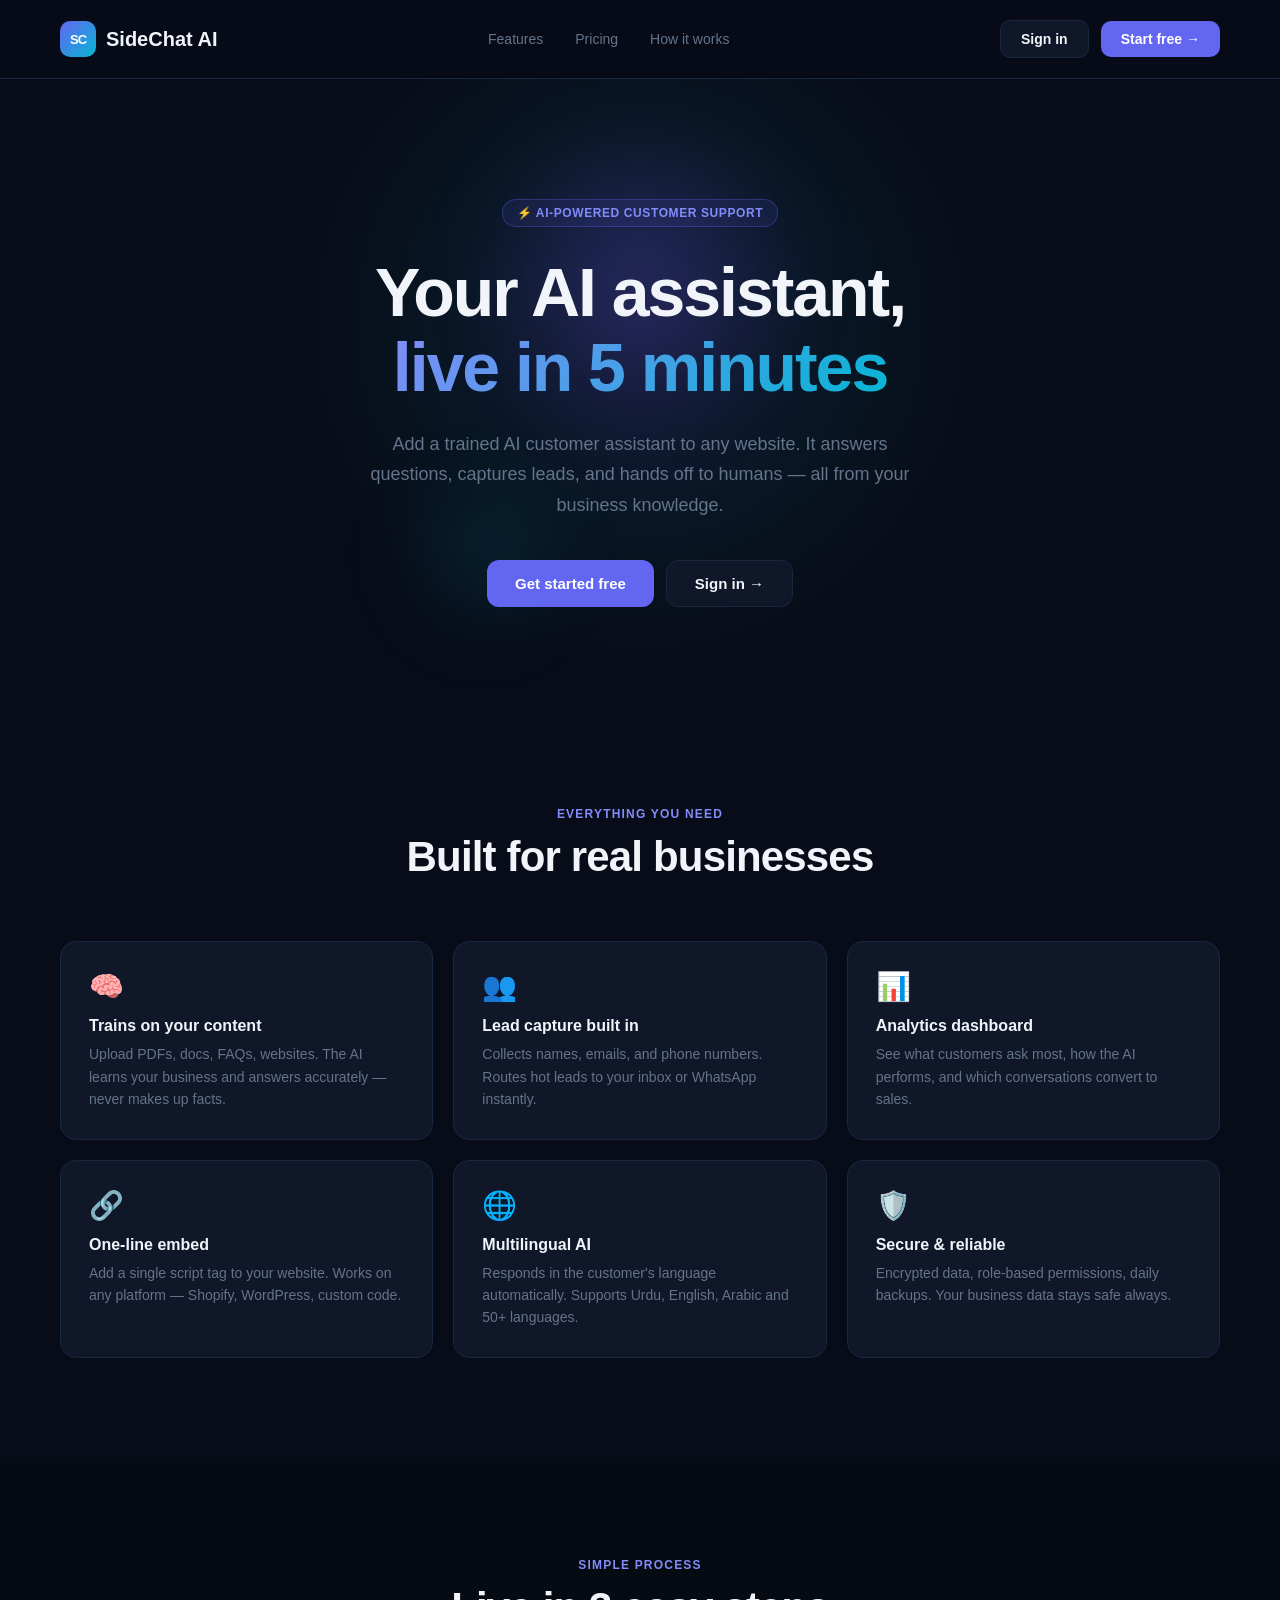
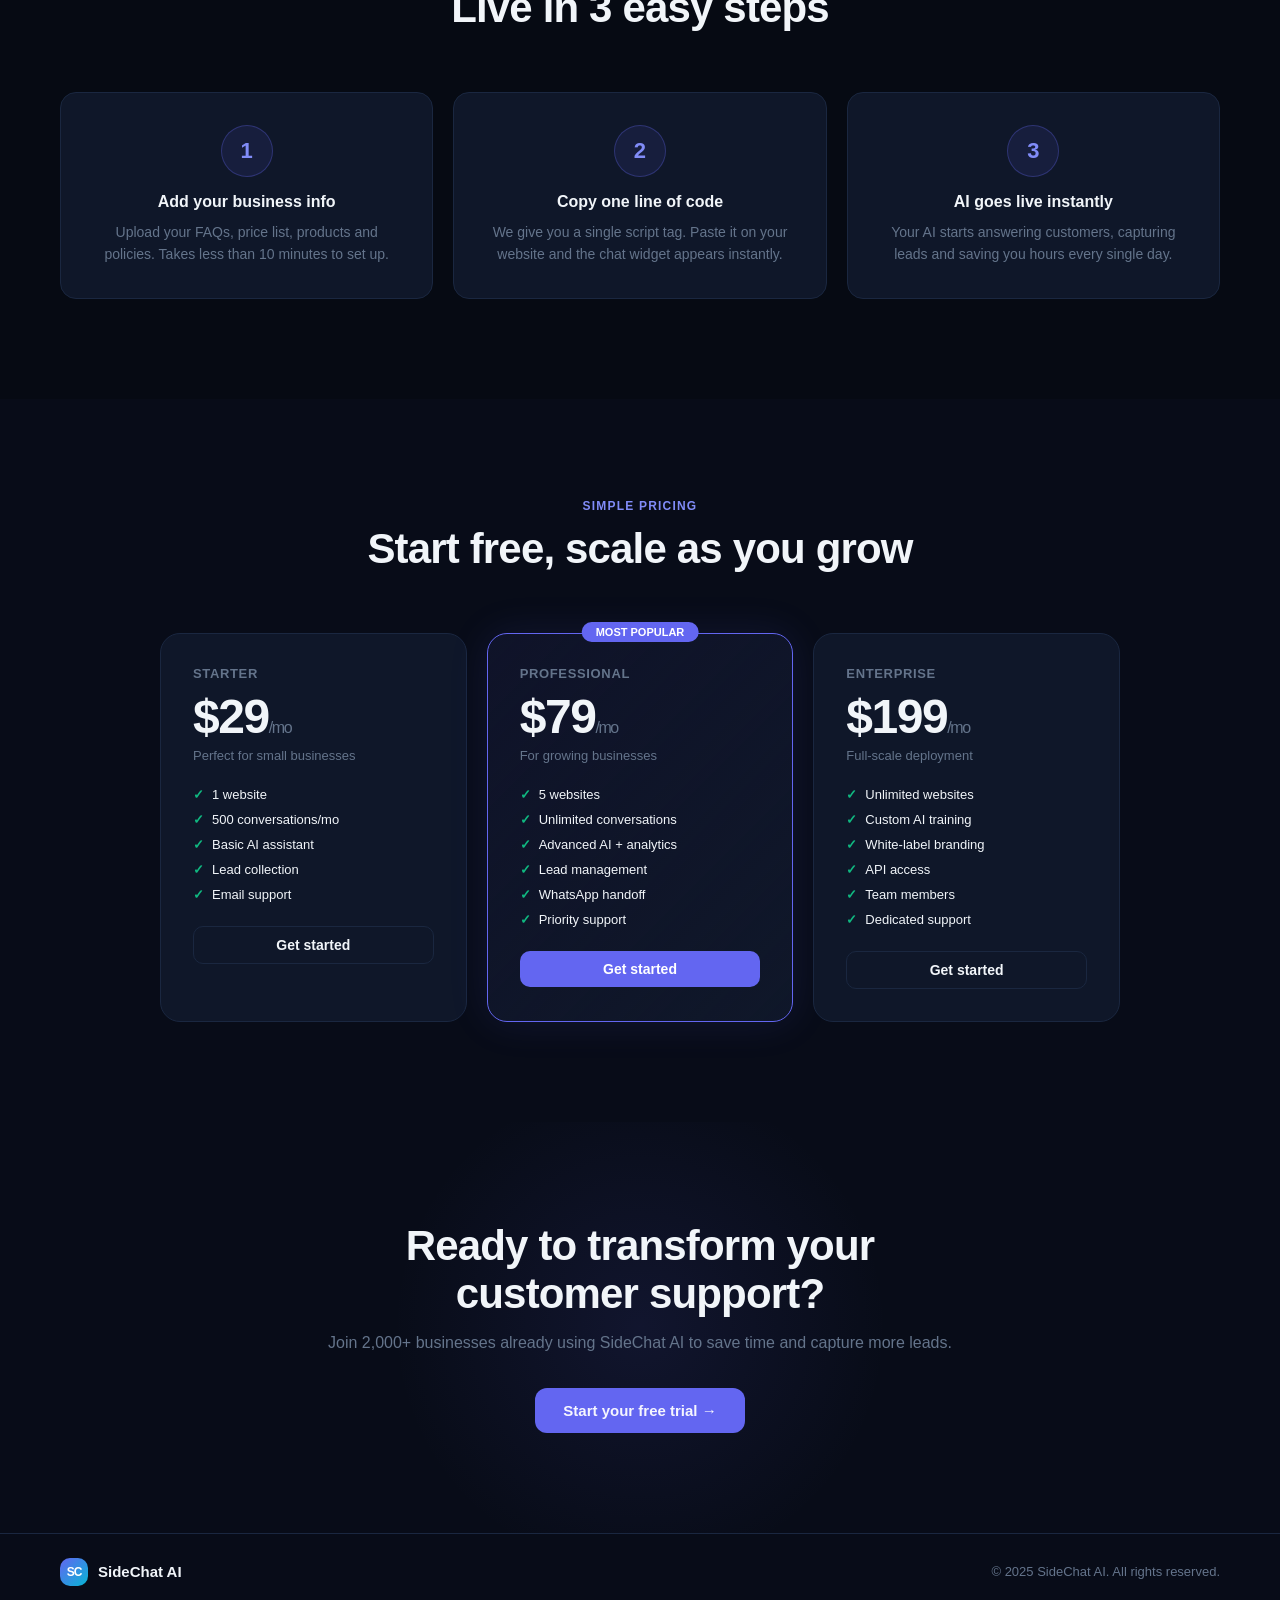
==== commit 2a35664c: "Update index.html" ====
--- a/index.html
+++ b/index.html
@@ -1,616 +1,248 @@
 <!DOCTYPE html>
 <html lang="en">
-  <head>
-    <meta charset="UTF-8" />
-    <meta name="viewport" content="width=device-width, initial-scale=1.0" />
-    <title>SideChat AI — AI Customer Assistant for Every Website</title>
-    <link rel="stylesheet" href="css/style.css" />
-    <style>
-      * {
-        margin: 0;
-        padding: 0;
-        box-sizing: border-box;
-      }
-      body {
-        background: #080c18;
-        color: #f1f5f9;
-        font-family: sans-serif;
-      }
-
-      /* NAVBAR */
-      .navbar {
-        display: flex;
-        align-items: center;
-        justify-content: space-between;
-        padding: 20px 60px;
-        border-bottom: 1px solid #1a2740;
-        position: sticky;
-        top: 0;
-        z-index: 100;
-        background: rgba(8, 12, 24, 0.85);
-        backdrop-filter: blur(20px);
-      }
-      .logo {
-        display: flex;
-        align-items: center;
-        gap: 10px;
-        font-size: 20px;
-        font-weight: 700;
-        text-decoration: none;
-        color: #f1f5f9;
-      }
-      .logo-icon {
-        width: 36px;
-        height: 36px;
-        background: linear-gradient(135deg, #6366f1, #06b6d4);
-        border-radius: 10px;
-        display: flex;
-        align-items: center;
-        justify-content: center;
-        font-size: 18px;
-      }
-      .nav-links {
-        display: flex;
-        gap: 32px;
-      }
-      .nav-link {
-        color: #64748b;
-        text-decoration: none;
-        font-size: 14px;
-        font-weight: 500;
-        transition: color 0.2s;
-      }
-      .nav-link:hover {
-        color: #f1f5f9;
-      }
-      .nav-actions {
-        display: flex;
-        gap: 12px;
-        align-items: center;
-      }
-      .btn {
-        display: inline-flex;
-        align-items: center;
-        gap: 8px;
-        padding: 10px 20px;
-        border-radius: 10px;
-        font-size: 14px;
-        font-weight: 600;
-        cursor: pointer;
-        transition: all 0.2s;
-        border: none;
-        text-decoration: none;
-        font-family: sans-serif;
-      }
-      .btn-primary {
-        background: #6366f1;
-        color: white;
-      }
-      .btn-primary:hover {
-        background: #5254cc;
-        transform: translateY(-1px);
-        box-shadow: 0 8px 24px rgba(99, 102, 241, 0.35);
-      }
-      .btn-secondary {
-        background: #0f1729;
-        color: #f1f5f9;
-        border: 1px solid #1a2740;
-      }
-      .btn-secondary:hover {
-        border-color: #6366f1;
-        color: #818cf8;
-      }
-      .btn-lg {
-        padding: 14px 28px;
-        font-size: 15px;
-        border-radius: 12px;
-      }
-
-      /* HERO */
-      .hero {
-        padding: 120px 60px 100px;
-        text-align: center;
-        position: relative;
-        overflow: hidden;
-      }
-      .glow-1 {
-        position: absolute;
-        top: 50%;
-        left: 50%;
-        transform: translate(-50%, -60%);
-        width: 700px;
-        height: 700px;
-        background: radial-gradient(
-          circle,
-          rgba(99, 102, 241, 0.18) 0%,
-          rgba(6, 182, 212, 0.06) 40%,
-          transparent 70%
-        );
-        pointer-events: none;
-        z-index: 0;
-        animation: pulse1 4s ease-in-out infinite;
-      }
-      .glow-2 {
-        position: absolute;
-        top: 30%;
-        left: 50%;
-        transform: translate(-50%, -50%);
-        width: 350px;
-        height: 350px;
-        background: radial-gradient(
-          circle,
-          rgba(99, 102, 241, 0.25) 0%,
-          transparent 60%
-        );
-        pointer-events: none;
-        z-index: 0;
-        filter: blur(50px);
-        animation: pulse2 3s ease-in-out infinite;
-      }
-      .glow-3 {
-        position: absolute;
-        top: 60%;
-        left: 30%;
-        width: 200px;
-        height: 200px;
-        background: radial-gradient(
-          circle,
-          rgba(6, 182, 212, 0.15) 0%,
-          transparent 60%
-        );
-        pointer-events: none;
-        z-index: 0;
-        filter: blur(40px);
-        animation: pulse3 5s ease-in-out infinite;
-      }
-      @keyframes pulse1 {
-        0%,
-        100% {
-          opacity: 0.6;
-          transform: translate(-50%, -60%) scale(1);
-        }
-        50% {
-          opacity: 1;
-          transform: translate(-50%, -60%) scale(1.08);
-        }
-      }
-      @keyframes pulse2 {
-        0%,
-        100% {
-          opacity: 0.4;
-          transform: translate(-50%, -50%) scale(1);
-        }
-        50% {
-          opacity: 0.9;
-          transform: translate(-50%, -50%) scale(1.15);
-        }
-      }
-      @keyframes pulse3 {
-        0%,
-        100% {
-          opacity: 0.3;
-        }
-        50% {
-          opacity: 0.7;
-        }
-      }
-      .hero-content {
-        position: relative;
-        z-index: 1;
-      }
-      .badge {
-        display: inline-flex;
-        align-items: center;
-        gap: 6px;
-        background: rgba(99, 102, 241, 0.1);
-        border: 1px solid rgba(99, 102, 241, 0.3);
-        color: #818cf8;
-        padding: 6px 14px;
-        border-radius: 100px;
-        font-size: 12px;
-        font-weight: 600;
-        letter-spacing: 0.05em;
-        margin-bottom: 28px;
-      }
-      .hero h1 {
-        font-size: 68px;
-        font-weight: 800;
-        line-height: 1.1;
-        letter-spacing: -0.03em;
-        max-width: 820px;
-        margin: 0 auto 24px;
-      }
-      .hero h1 span {
-        background: linear-gradient(135deg, #818cf8, #06b6d4);
-        -webkit-background-clip: text;
-        -webkit-text-fill-color: transparent;
-        background-clip: text;
-      }
-      .hero p {
-        font-size: 18px;
-        color: #64748b;
-        max-width: 560px;
-        margin: 0 auto 40px;
-        line-height: 1.7;
-      }
-      .hero-actions {
-        display: flex;
-        gap: 12px;
-        justify-content: center;
-      }
-
-      /* FEATURES */
-      .section {
-        padding: 100px 60px;
-      }
-      .section-label {
-        font-size: 12px;
-        font-weight: 700;
-        letter-spacing: 0.1em;
-        color: #818cf8;
-        text-transform: uppercase;
-        margin-bottom: 12px;
-        text-align: center;
-      }
-      .section-title {
-        font-size: 42px;
-        font-weight: 800;
-        letter-spacing: -0.02em;
-        margin-bottom: 16px;
-        text-align: center;
-      }
-      .features-grid {
-        display: grid;
-        grid-template-columns: repeat(3, 1fr);
-        gap: 20px;
-        margin-top: 60px;
-      }
-      .feature-card {
-        background: #0f1729;
-        border: 1px solid #1a2740;
-        border-radius: 16px;
-        padding: 28px;
-        transition: all 0.3s;
-      }
-      .feature-card:hover {
-        border-color: rgba(99, 102, 241, 0.4);
-        transform: translateY(-2px);
-        box-shadow: 0 12px 40px rgba(0, 0, 0, 0.3);
-      }
-      .feature-icon {
-        font-size: 28px;
-        margin-bottom: 14px;
-      }
-      .feature-card h3 {
-        font-size: 16px;
-        font-weight: 600;
-        margin-bottom: 8px;
-      }
-      .feature-card p {
-        font-size: 14px;
-        color: #64748b;
-        line-height: 1.6;
-      }
-
-      /* PRICING */
-      .pricing-grid {
-        display: grid;
-        grid-template-columns: repeat(3, 1fr);
-        gap: 20px;
-        margin-top: 60px;
-        max-width: 960px;
-        margin-left: auto;
-        margin-right: auto;
-      }
-      .pricing-card {
-        background: #0f1729;
-        border: 1px solid #1a2740;
-        border-radius: 20px;
-        padding: 32px;
-        position: relative;
-      }
-      .pricing-card.featured {
-        border-color: #6366f1;
-        background: linear-gradient(135deg, rgba(99, 102, 241, 0.08), #0f1729);
-        box-shadow: 0 0 40px rgba(99, 102, 241, 0.12);
-      }
-      .popular-badge {
-        position: absolute;
-        top: -12px;
-        left: 50%;
-        transform: translateX(-50%);
-        background: #6366f1;
-        color: white;
-        font-size: 11px;
-        font-weight: 700;
-        padding: 4px 14px;
-        border-radius: 100px;
-        white-space: nowrap;
-      }
-      .plan-name {
-        font-size: 13px;
-        font-weight: 600;
-        color: #64748b;
-        margin-bottom: 8px;
-        text-transform: uppercase;
-        letter-spacing: 0.05em;
-      }
-      .plan-price {
-        font-size: 48px;
-        font-weight: 800;
-        letter-spacing: -0.03em;
-        margin-bottom: 4px;
-      }
-      .plan-price span {
-        font-size: 16px;
-        font-weight: 400;
-        color: #64748b;
-      }
-      .plan-desc {
-        font-size: 13px;
-        color: #64748b;
-        margin-bottom: 24px;
-      }
-      .plan-features {
-        list-style: none;
-        display: flex;
-        flex-direction: column;
-        gap: 10px;
-        margin-bottom: 24px;
-      }
-      .plan-features li {
-        display: flex;
-        align-items: center;
-        gap: 8px;
-        font-size: 13px;
-      }
-      .plan-features li::before {
-        content: "✓";
-        color: #10b981;
-        font-weight: 700;
-        flex-shrink: 0;
-      }
-
-      /* FOOTER */
-      .footer {
-        padding: 24px 60px;
-        border-top: 1px solid #1a2740;
-        display: flex;
-        justify-content: space-between;
-        align-items: center;
-        color: #64748b;
-        font-size: 13px;
-      }
-
-      /* RESPONSIVE */
-      @media (max-width: 768px) {
-        .navbar {
-          padding: 16px 20px;
-        }
-        .nav-links {
-          display: none;
-        }
-        .hero {
-          padding: 80px 20px 60px;
-        }
-        .hero h1 {
-          font-size: 36px;
-        }
-        .hero p {
-          font-size: 15px;
-        }
-        .hero-actions {
-          flex-direction: column;
-          align-items: center;
-        }
-        .section {
-          padding: 60px 20px;
-        }
-        .section-title {
-          font-size: 28px;
-        }
-        .features-grid {
-          grid-template-columns: 1fr;
-        }
-        .pricing-grid {
-          grid-template-columns: 1fr;
-        }
-        .footer {
-          flex-direction: column;
-          gap: 10px;
-          text-align: center;
-          padding: 20px;
-        }
-      }
-    </style>
-  </head>
-  <body>
-    <!-- NAVBAR -->
-    <nav class="navbar">
-      <a class="logo" href="index.html">
-        <div
-          class="logo-icon"
-          style="
-            font-size: 13px;
-            font-weight: 800;
-            letter-spacing: -1px;
-            color: white;
-          "
-        >
-          SC
-        </div>
-        SideChat AI
-      </a>
-      <div class="nav-links">
-        <a class="nav-link" href="#features">Features</a>
-        <a class="nav-link" href="#pricing">Pricing</a>
-        <a class="nav-link" href="#how">How it works</a>
-      </div>
-      <div class="nav-actions">
-        <a class="btn btn-secondary" href="login.html">Sign in</a>
-        <a class="btn btn-primary" href="register.html">Start free →</a>
-      </div>
-    </nav>
-
-    <!-- HERO -->
-    <section class="hero">
-      <div class="glow-1"></div>
-      <div class="glow-2"></div>
-      <div class="glow-3"></div>
-      <div class="hero-content">
-        <div class="badge">⚡ AI-POWERED CUSTOMER SUPPORT</div>
-        <h1>Your AI assistant,<br /><span>live in 5 minutes</span></h1>
-        <p>
-          Add a trained AI customer assistant to any website. It answers
-          questions, captures leads, and hands off to humans — all from your
-          business knowledge.
-        </p>
-        <div class="hero-actions">
-          <a class="btn btn-primary btn-lg" href="register.html"
-            >Get started free</a
-          >
-          <a class="btn btn-secondary btn-lg" href="login.html">Sign in →</a>
-        </div>
-      </div>
-    </section>
-
-    <!-- FEATURES -->
-    <section class="section" id="features">
-      <div class="section-label">Everything you need</div>
-      <div class="section-title">Built for real businesses</div>
-      <div class="features-grid">
-        <div class="feature-card">
-          <div class="feature-icon">🧠</div>
-          <h3>Trains on your content</h3>
-          <p>
-            Upload PDFs, docs, FAQs, websites. The AI learns your business and
-            answers accurately — never makes up facts.
-          </p>
-        </div>
-        <div class="feature-card">
-          <div class="feature-icon">👥</div>
-          <h3>Lead capture built in</h3>
-          <p>
-            Collects names, emails, and phone numbers. Routes hot leads to your
-            inbox or WhatsApp instantly.
-          </p>
-        </div>
-        <div class="feature-card">
-          <div class="feature-icon">📊</div>
-          <h3>Analytics dashboard</h3>
-          <p>
-            See what customers ask most, how the AI performs, and which
-            conversations convert to sales.
-          </p>
-        </div>
-        <div class="feature-card">
-          <div class="feature-icon">🔗</div>
-          <h3>One-line embed</h3>
-          <p>
-            Add a single script tag to your website. Works on any platform —
-            Shopify, WordPress, custom code.
-          </p>
-        </div>
-        <div class="feature-card">
-          <div class="feature-icon">🌐</div>
-          <h3>Multilingual AI</h3>
-          <p>
-            Responds in the customer's language automatically. Supports Urdu,
-            English, Arabic and 50+ languages.
-          </p>
-        </div>
-        <div class="feature-card">
-          <div class="feature-icon">🛡️</div>
-          <h3>Secure & reliable</h3>
-          <p>
-            Encrypted data, role-based permissions, daily backups. Your business
-            data stays safe always.
-          </p>
-        </div>
-      </div>
-    </section>
-
-    <!-- PRICING -->
-    <section
-      class="section"
-      id="pricing"
-      style="background: rgba(0, 0, 0, 0.2)"
-    >
-      <div class="section-label">Simple pricing</div>
-      <div class="section-title">Start free, scale as you grow</div>
-      <div class="pricing-grid">
-        <div class="pricing-card">
-          <div class="plan-name">Starter</div>
-          <div class="plan-price">$29<span>/mo</span></div>
-          <div class="plan-desc">Perfect for small businesses</div>
-          <ul class="plan-features">
-            <li>1 website</li>
-            <li>500 conversations/mo</li>
-            <li>Basic AI assistant</li>
-            <li>Lead collection</li>
-            <li>Email support</li>
-          </ul>
-          <a
-            class="btn btn-secondary"
-            href="register.html"
-            style="width: 100%; justify-content: center"
-            >Get started</a
-          >
-        </div>
-        <div class="pricing-card featured">
-          <div class="popular-badge">MOST POPULAR</div>
-          <div class="plan-name">Professional</div>
-          <div class="plan-price">$79<span>/mo</span></div>
-          <div class="plan-desc">For growing businesses</div>
-          <ul class="plan-features">
-            <li>5 websites</li>
-            <li>Unlimited conversations</li>
-            <li>Advanced AI + analytics</li>
-            <li>Lead management</li>
-            <li>WhatsApp handoff</li>
-            <li>Priority support</li>
-          </ul>
-          <a
-            class="btn btn-primary"
-            href="register.html"
-            style="width: 100%; justify-content: center"
-            >Get started</a
-          >
-        </div>
-        <div class="pricing-card">
-          <div class="plan-name">Enterprise</div>
-          <div class="plan-price">$199<span>/mo</span></div>
-          <div class="plan-desc">Full-scale deployment</div>
-          <ul class="plan-features">
-            <li>Unlimited websites</li>
-            <li>Custom AI training</li>
-            <li>White-label branding</li>
-            <li>API access</li>
-            <li>Team members</li>
-            <li>Dedicated support</li>
-          </ul>
-          <a
-            class="btn btn-secondary"
-            href="register.html"
-            style="width: 100%; justify-content: center"
-            >Get started</a
-          >
-        </div>
-      </div>
-    </section>
-
-    <!-- FOOTER -->
-    <footer class="footer">
-      <div class="logo" style="font-size: 15px">
-        <div
-          class="logo-icon"
-          style="width: 28px; height: 28px; font-size: 14px"
-        >
-          💬
-        </div>
-        SideChat AI
-      </div>
-      <div>© 2025 SideChat AI. All rights reserved.</div>
-    </footer>
-  </body>
+<head>
+  <meta charset="UTF-8" />
+  <meta name="viewport" content="width=device-width, initial-scale=1.0"/>
+  <title>SideChat AI — AI Customer Assistant for Every Website</title>
+  <style>
+    * { margin: 0; padding: 0; box-sizing: border-box; }
+    body { background: #080C18; color: #F1F5F9; font-family: sans-serif; }
+    .navbar { display: flex; align-items: center; justify-content: space-between; padding: 20px 60px; border-bottom: 1px solid #1a2740; position: sticky; top: 0; z-index: 100; background: rgba(8,12,24,0.85); backdrop-filter: blur(20px); }
+    .logo { display: flex; align-items: center; gap: 10px; font-size: 20px; font-weight: 700; text-decoration: none; color: #F1F5F9; }
+    .logo-icon { width: 36px; height: 36px; background: linear-gradient(135deg, #6366F1, #06B6D4); border-radius: 10px; display: flex; align-items: center; justify-content: center; font-size: 13px; font-weight: 800; color: white; letter-spacing: -1px; }
+    .nav-links { display: flex; gap: 32px; }
+    .nav-link { color: #64748B; text-decoration: none; font-size: 14px; font-weight: 500; transition: color 0.2s; }
+    .nav-link:hover { color: #F1F5F9; }
+    .nav-actions { display: flex; gap: 12px; align-items: center; }
+    .btn { display: inline-flex; align-items: center; gap: 8px; padding: 10px 20px; border-radius: 10px; font-size: 14px; font-weight: 600; cursor: pointer; transition: all 0.2s; border: none; text-decoration: none; font-family: sans-serif; }
+    .btn-primary { background: #6366F1; color: white; }
+    .btn-primary:hover { background: #5254cc; transform: translateY(-1px); box-shadow: 0 8px 24px rgba(99,102,241,0.35); }
+    .btn-secondary { background: #0F1729; color: #F1F5F9; border: 1px solid #1a2740; }
+    .btn-secondary:hover { border-color: #6366F1; color: #818CF8; }
+    .btn-lg { padding: 14px 28px; font-size: 15px; border-radius: 12px; }
+    .hero { padding: 120px 60px 100px; text-align: center; position: relative; overflow: hidden; }
+    .glow-1 { position: absolute; top: 50%; left: 50%; transform: translate(-50%,-60%); width: 700px; height: 700px; background: radial-gradient(circle, rgba(99,102,241,0.18) 0%, rgba(6,182,212,0.06) 40%, transparent 70%); pointer-events: none; z-index: 0; animation: pulse1 4s ease-in-out infinite; }
+    .glow-2 { position: absolute; top: 30%; left: 50%; transform: translate(-50%,-50%); width: 350px; height: 350px; background: radial-gradient(circle, rgba(99,102,241,0.25) 0%, transparent 60%); pointer-events: none; z-index: 0; filter: blur(50px); animation: pulse2 3s ease-in-out infinite; }
+    .glow-3 { position: absolute; top: 60%; left: 30%; width: 200px; height: 200px; background: radial-gradient(circle, rgba(6,182,212,0.15) 0%, transparent 60%); pointer-events: none; z-index: 0; filter: blur(40px); animation: pulse3 5s ease-in-out infinite; }
+    @keyframes pulse1 { 0%,100% { opacity:0.6; transform:translate(-50%,-60%) scale(1); } 50% { opacity:1; transform:translate(-50%,-60%) scale(1.08); } }
+    @keyframes pulse2 { 0%,100% { opacity:0.4; transform:translate(-50%,-50%) scale(1); } 50% { opacity:0.9; transform:translate(-50%,-50%) scale(1.15); } }
+    @keyframes pulse3 { 0%,100% { opacity:0.3; } 50% { opacity:0.7; } }
+    .hero-content { position: relative; z-index: 1; }
+    .badge { display: inline-flex; align-items: center; gap: 6px; background: rgba(99,102,241,0.1); border: 1px solid rgba(99,102,241,0.3); color: #818CF8; padding: 6px 14px; border-radius: 100px; font-size: 12px; font-weight: 600; letter-spacing: 0.05em; margin-bottom: 28px; }
+    .hero h1 { font-size: 68px; font-weight: 800; line-height: 1.1; letter-spacing: -0.03em; max-width: 820px; margin: 0 auto 24px; }
+    .hero h1 span { background: linear-gradient(135deg, #818CF8, #06B6D4); -webkit-background-clip: text; -webkit-text-fill-color: transparent; background-clip: text; }
+    .hero p { font-size: 18px; color: #64748B; max-width: 560px; margin: 0 auto 40px; line-height: 1.7; }
+    .hero-actions { display: flex; gap: 12px; justify-content: center; }
+    .section { padding: 100px 60px; }
+    .section-label { font-size: 12px; font-weight: 700; letter-spacing: 0.1em; color: #818CF8; text-transform: uppercase; margin-bottom: 12px; text-align: center; }
+    .section-title { font-size: 42px; font-weight: 800; letter-spacing: -0.02em; margin-bottom: 16px; text-align: center; }
+    .features-grid { display: grid; grid-template-columns: repeat(3, 1fr); gap: 20px; margin-top: 60px; }
+    .feature-card { background: #0F1729; border: 1px solid #1a2740; border-radius: 16px; padding: 28px; transition: all 0.3s; }
+    .feature-card:hover { border-color: rgba(99,102,241,0.4); transform: translateY(-2px); box-shadow: 0 12px 40px rgba(0,0,0,0.3); }
+    .feature-icon { font-size: 28px; margin-bottom: 14px; }
+    .feature-card h3 { font-size: 16px; font-weight: 600; margin-bottom: 8px; }
+    .feature-card p { font-size: 14px; color: #64748B; line-height: 1.6; }
+    .pricing-grid { display: grid; grid-template-columns: repeat(3, 1fr); gap: 20px; margin-top: 60px; max-width: 960px; margin-left: auto; margin-right: auto; }
+    .pricing-card { background: #0F1729; border: 1px solid #1a2740; border-radius: 20px; padding: 32px; position: relative; }
+    .pricing-card.featured { border-color: #6366F1; background: linear-gradient(135deg, rgba(99,102,241,0.08), #0F1729); box-shadow: 0 0 40px rgba(99,102,241,0.12); }
+    .popular-badge { position: absolute; top: -12px; left: 50%; transform: translateX(-50%); background: #6366F1; color: white; font-size: 11px; font-weight: 700; padding: 4px 14px; border-radius: 100px; white-space: nowrap; }
+    .plan-name { font-size: 13px; font-weight: 600; color: #64748B; margin-bottom: 8px; text-transform: uppercase; letter-spacing: 0.05em; }
+    .plan-price { font-size: 48px; font-weight: 800; letter-spacing: -0.03em; margin-bottom: 4px; }
+    .plan-price span { font-size: 16px; font-weight: 400; color: #64748B; }
+    .plan-desc { font-size: 13px; color: #64748B; margin-bottom: 24px; }
+    .plan-features { list-style: none; display: flex; flex-direction: column; gap: 10px; margin-bottom: 24px; }
+    .plan-features li { display: flex; align-items: center; gap: 8px; font-size: 13px; }
+    .plan-features li::before { content: '✓'; color: #10B981; font-weight: 700; flex-shrink: 0; }
+    .steps-grid { display: grid; grid-template-columns: repeat(3, 1fr); gap: 20px; margin-top: 60px; }
+    .step-card { background: #0F1729; border: 1px solid #1a2740; border-radius: 16px; padding: 32px; text-align: center; transition: all 0.3s; }
+    .step-card:hover { border-color: rgba(99,102,241,0.4); transform: translateY(-2px); }
+    .step-number { width: 52px; height: 52px; background: rgba(99,102,241,0.1); border: 1px solid rgba(99,102,241,0.3); border-radius: 50%; display: flex; align-items: center; justify-content: center; font-size: 22px; font-weight: 800; color: #818CF8; margin: 0 auto 16px; }
+    .step-card h3 { font-size: 16px; font-weight: 600; margin-bottom: 10px; }
+    .step-card p { font-size: 14px; color: #64748B; line-height: 1.6; }
+    .cta-section { padding: 100px 60px; text-align: center; position: relative; overflow: hidden; }
+    .cta-glow { position: absolute; top: 50%; left: 50%; transform: translate(-50%,-50%); width: 500px; height: 500px; background: radial-gradient(circle, rgba(99,102,241,0.1) 0%, transparent 70%); pointer-events: none; animation: pulse1 4s ease-in-out infinite; }
+    .cta-section h2 { font-size: 42px; font-weight: 800; letter-spacing: -0.02em; margin-bottom: 16px; position: relative; z-index: 1; }
+    .cta-section p { font-size: 16px; color: #64748B; margin-bottom: 36px; position: relative; z-index: 1; }
+    .footer { padding: 24px 60px; border-top: 1px solid #1a2740; display: flex; justify-content: space-between; align-items: center; color: #64748B; font-size: 13px; }
+    @media (max-width: 768px) {
+      .navbar { padding: 16px 20px; }
+      .nav-links { display: none; }
+      .hero { padding: 80px 20px 60px; }
+      .hero h1 { font-size: 36px; }
+      .hero p { font-size: 15px; }
+      .hero-actions { flex-direction: column; align-items: center; }
+      .section { padding: 60px 20px; }
+      .section-title { font-size: 28px; }
+      .features-grid, .steps-grid { grid-template-columns: 1fr; }
+      .pricing-grid { grid-template-columns: 1fr; }
+      .cta-section { padding: 60px 20px; }
+      .cta-section h2 { font-size: 28px; }
+      .footer { flex-direction: column; gap: 10px; text-align: center; padding: 20px; }
+    }
+  </style>
+</head>
+<body>
+
+  <!-- NAVBAR -->
+  <nav class="navbar">
+    <a class="logo" href="index.html">
+      <div class="logo-icon">SC</div>
+      SideChat AI
+    </a>
+    <div class="nav-links">
+      <a class="nav-link" href="#features">Features</a>
+      <a class="nav-link" href="#pricing">Pricing</a>
+      <a class="nav-link" href="#how">How it works</a>
+    </div>
+    <div class="nav-actions">
+      <a class="btn btn-secondary" href="login.html">Sign in</a>
+      <a class="btn btn-primary" href="register.html">Start free →</a>
+    </div>
+  </nav>
+
+  <!-- HERO -->
+  <section class="hero">
+    <div class="glow-1"></div>
+    <div class="glow-2"></div>
+    <div class="glow-3"></div>
+    <div class="hero-content">
+      <div class="badge">⚡ AI-POWERED CUSTOMER SUPPORT</div>
+      <h1>Your AI assistant,<br /><span>live in 5 minutes</span></h1>
+      <p>Add a trained AI customer assistant to any website. It answers questions, captures leads, and hands off to humans — all from your business knowledge.</p>
+      <div class="hero-actions">
+        <a class="btn btn-primary btn-lg" href="register.html">Get started free</a>
+        <a class="btn btn-secondary btn-lg" href="login.html">Sign in →</a>
+      </div>
+    </div>
+  </section>
+
+  <!-- FEATURES -->
+  <section class="section" id="features">
+    <div class="section-label">Everything you need</div>
+    <div class="section-title">Built for real businesses</div>
+    <div class="features-grid">
+      <div class="feature-card">
+        <div class="feature-icon">🧠</div>
+        <h3>Trains on your content</h3>
+        <p>Upload PDFs, docs, FAQs, websites. The AI learns your business and answers accurately — never makes up facts.</p>
+      </div>
+      <div class="feature-card">
+        <div class="feature-icon">👥</div>
+        <h3>Lead capture built in</h3>
+        <p>Collects names, emails, and phone numbers. Routes hot leads to your inbox or WhatsApp instantly.</p>
+      </div>
+      <div class="feature-card">
+        <div class="feature-icon">📊</div>
+        <h3>Analytics dashboard</h3>
+        <p>See what customers ask most, how the AI performs, and which conversations convert to sales.</p>
+      </div>
+      <div class="feature-card">
+        <div class="feature-icon">🔗</div>
+        <h3>One-line embed</h3>
+        <p>Add a single script tag to your website. Works on any platform — Shopify, WordPress, custom code.</p>
+      </div>
+      <div class="feature-card">
+        <div class="feature-icon">🌐</div>
+        <h3>Multilingual AI</h3>
+        <p>Responds in the customer's language automatically. Supports Urdu, English, Arabic and 50+ languages.</p>
+      </div>
+      <div class="feature-card">
+        <div class="feature-icon">🛡️</div>
+        <h3>Secure & reliable</h3>
+        <p>Encrypted data, role-based permissions, daily backups. Your business data stays safe always.</p>
+      </div>
+    </div>
+  </section>
+
+  <!-- HOW IT WORKS -->
+  <section class="section" id="how" style="background:rgba(0,0,0,0.2);">
+    <div class="section-label">Simple process</div>
+    <div class="section-title">Live in 3 easy steps</div>
+    <div class="steps-grid">
+      <div class="step-card">
+        <div class="step-number">1</div>
+        <h3>Add your business info</h3>
+        <p>Upload your FAQs, price list, products and policies. Takes less than 10 minutes to set up.</p>
+      </div>
+      <div class="step-card">
+        <div class="step-number">2</div>
+        <h3>Copy one line of code</h3>
+        <p>We give you a single script tag. Paste it on your website and the chat widget appears instantly.</p>
+      </div>
+      <div class="step-card">
+        <div class="step-number">3</div>
+        <h3>AI goes live instantly</h3>
+        <p>Your AI starts answering customers, capturing leads and saving you hours every single day.</p>
+      </div>
+    </div>
+  </section>
+
+  <!-- PRICING -->
+  <section class="section" id="pricing">
+    <div class="section-label">Simple pricing</div>
+    <div class="section-title">Start free, scale as you grow</div>
+    <div class="pricing-grid">
+      <div class="pricing-card">
+        <div class="plan-name">Starter</div>
+        <div class="plan-price">$29<span>/mo</span></div>
+        <div class="plan-desc">Perfect for small businesses</div>
+        <ul class="plan-features">
+          <li>1 website</li>
+          <li>500 conversations/mo</li>
+          <li>Basic AI assistant</li>
+          <li>Lead collection</li>
+          <li>Email support</li>
+        </ul>
+        <a class="btn btn-secondary" href="register.html" style="width:100%;justify-content:center;">Get started</a>
+      </div>
+      <div class="pricing-card featured">
+        <div class="popular-badge">MOST POPULAR</div>
+        <div class="plan-name">Professional</div>
+        <div class="plan-price">$79<span>/mo</span></div>
+        <div class="plan-desc">For growing businesses</div>
+        <ul class="plan-features">
+          <li>5 websites</li>
+          <li>Unlimited conversations</li>
+          <li>Advanced AI + analytics</li>
+          <li>Lead management</li>
+          <li>WhatsApp handoff</li>
+          <li>Priority support</li>
+        </ul>
+        <a class="btn btn-primary" href="register.html" style="width:100%;justify-content:center;">Get started</a>
+      </div>
+      <div class="pricing-card">
+        <div class="plan-name">Enterprise</div>
+        <div class="plan-price">$199<span>/mo</span></div>
+        <div class="plan-desc">Full-scale deployment</div>
+        <ul class="plan-features">
+          <li>Unlimited websites</li>
+          <li>Custom AI training</li>
+          <li>White-label branding</li>
+          <li>API access</li>
+          <li>Team members</li>
+          <li>Dedicated support</li>
+        </ul>
+        <a class="btn btn-secondary" href="register.html" style="width:100%;justify-content:center;">Get started</a>
+      </div>
+    </div>
+  </section>
+
+  <!-- CTA -->
+  <section class="cta-section">
+    <div class="cta-glow"></div>
+    <h2>Ready to transform your<br />customer support?</h2>
+    <p>Join 2,000+ businesses already using SideChat AI to save time and capture more leads.</p>
+    <a class="btn btn-primary btn-lg" href="register.html">Start your free trial →</a>
+  </section>
+
+  <!-- FOOTER -->
+  <footer class="footer">
+    <div class="logo" style="font-size:15px;">
+      <div class="logo-icon" style="width:28px;height:28px;font-size:12px;">SC</div>
+      SideChat AI
+    </div>
+    <div>© 2025 SideChat AI. All rights reserved.</div>
+  </footer>
+
+</body>
 </html>
